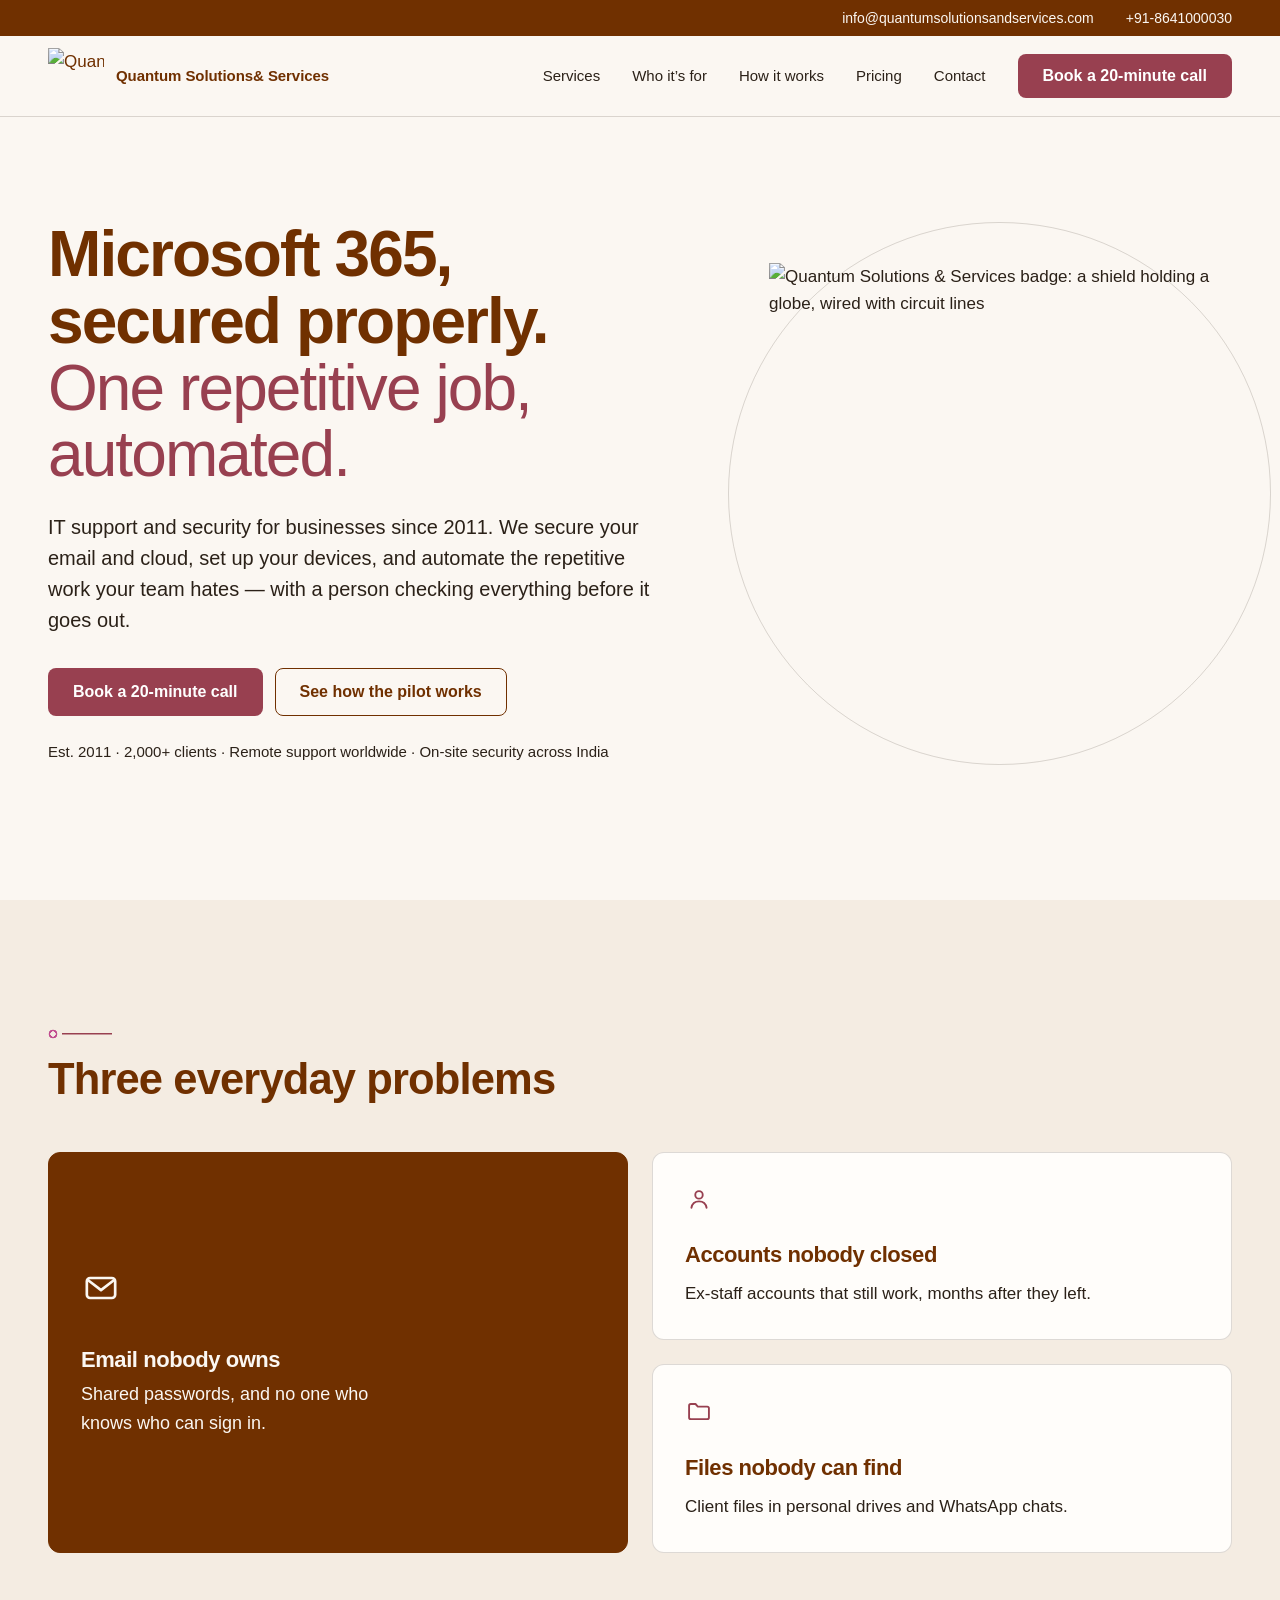
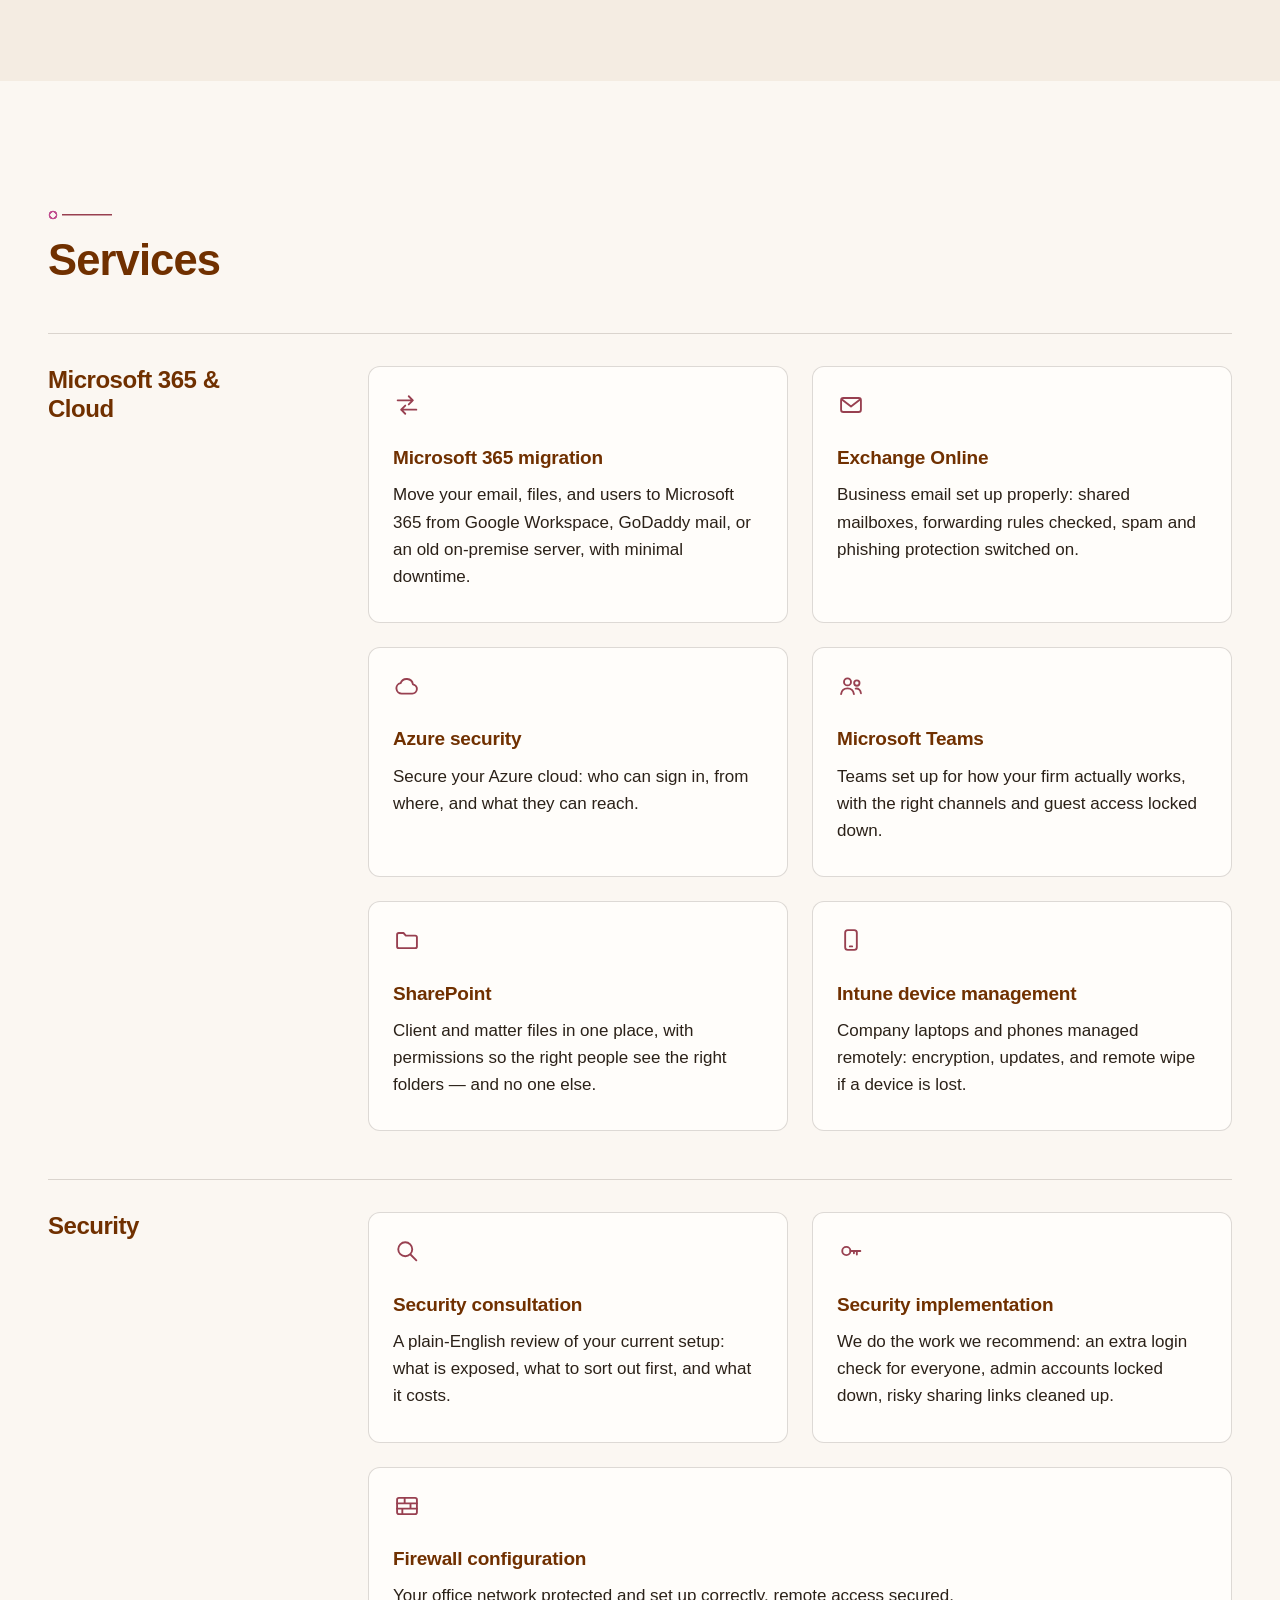
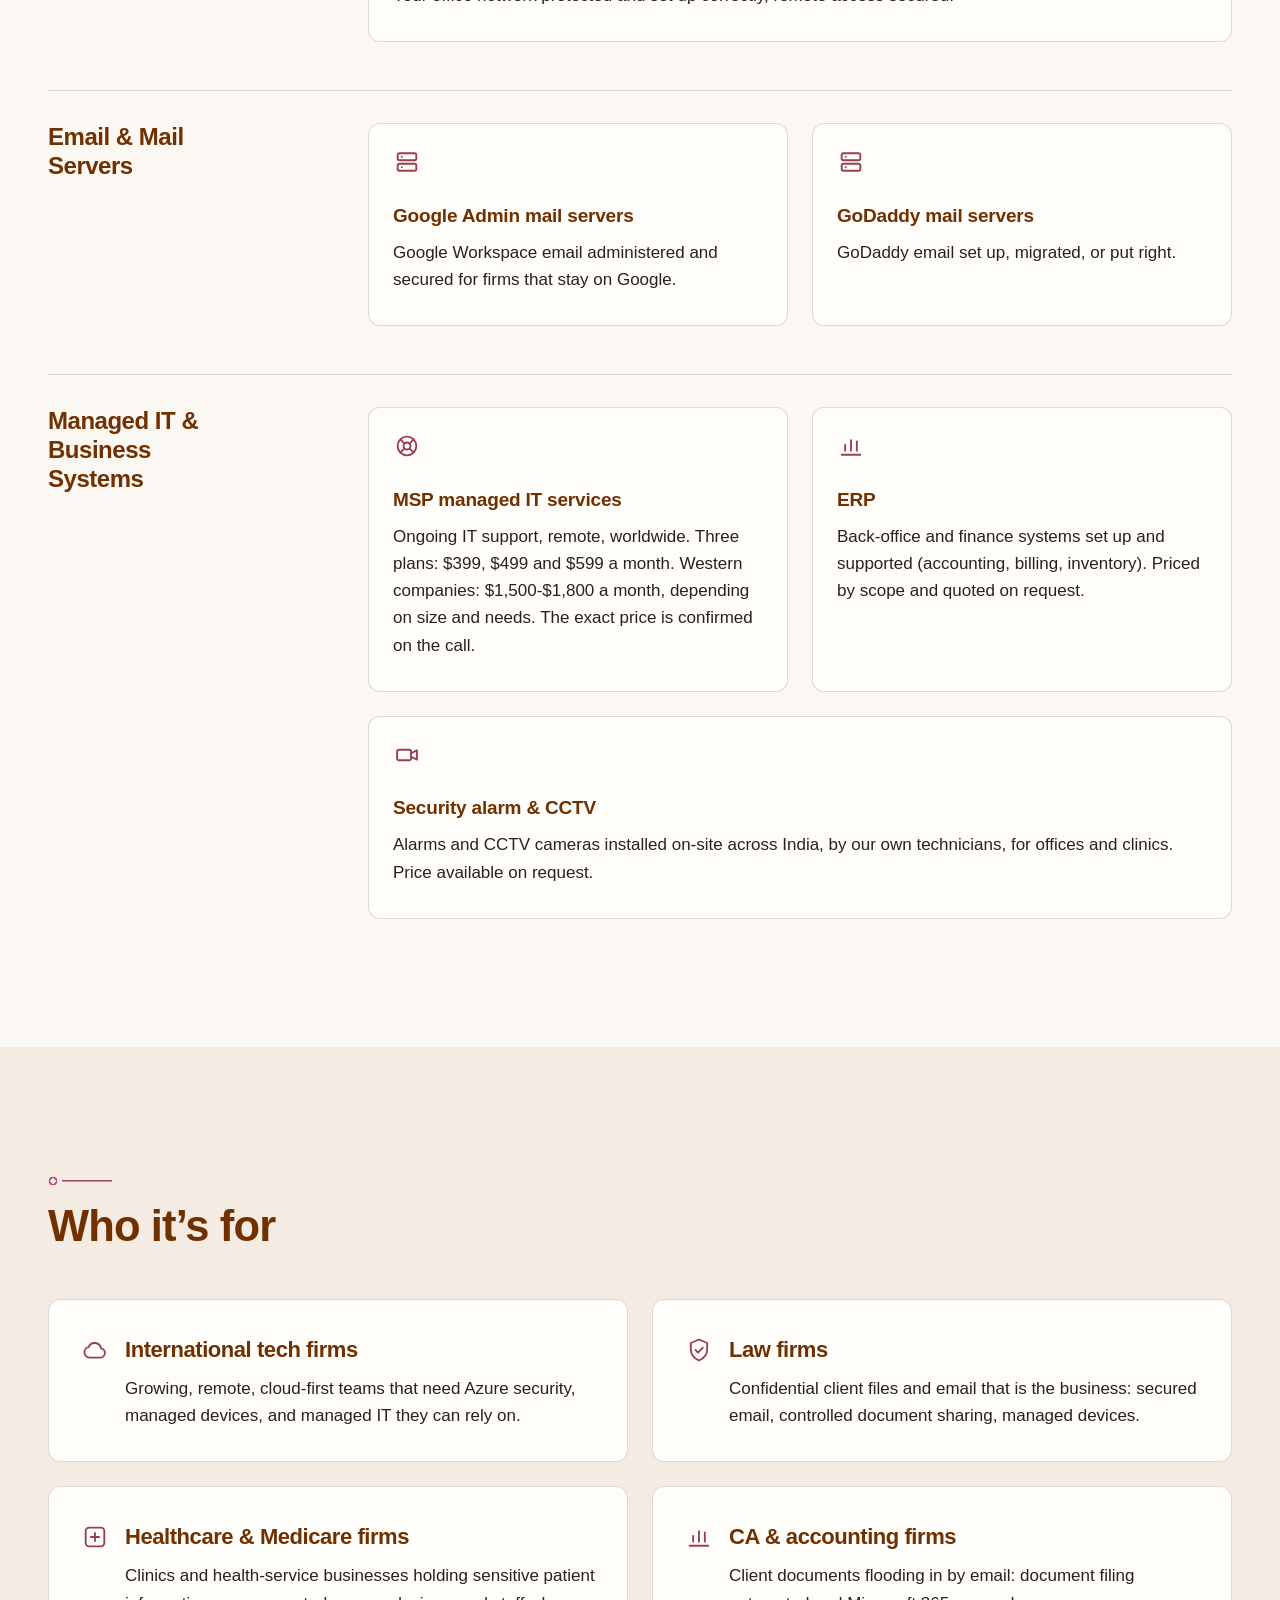
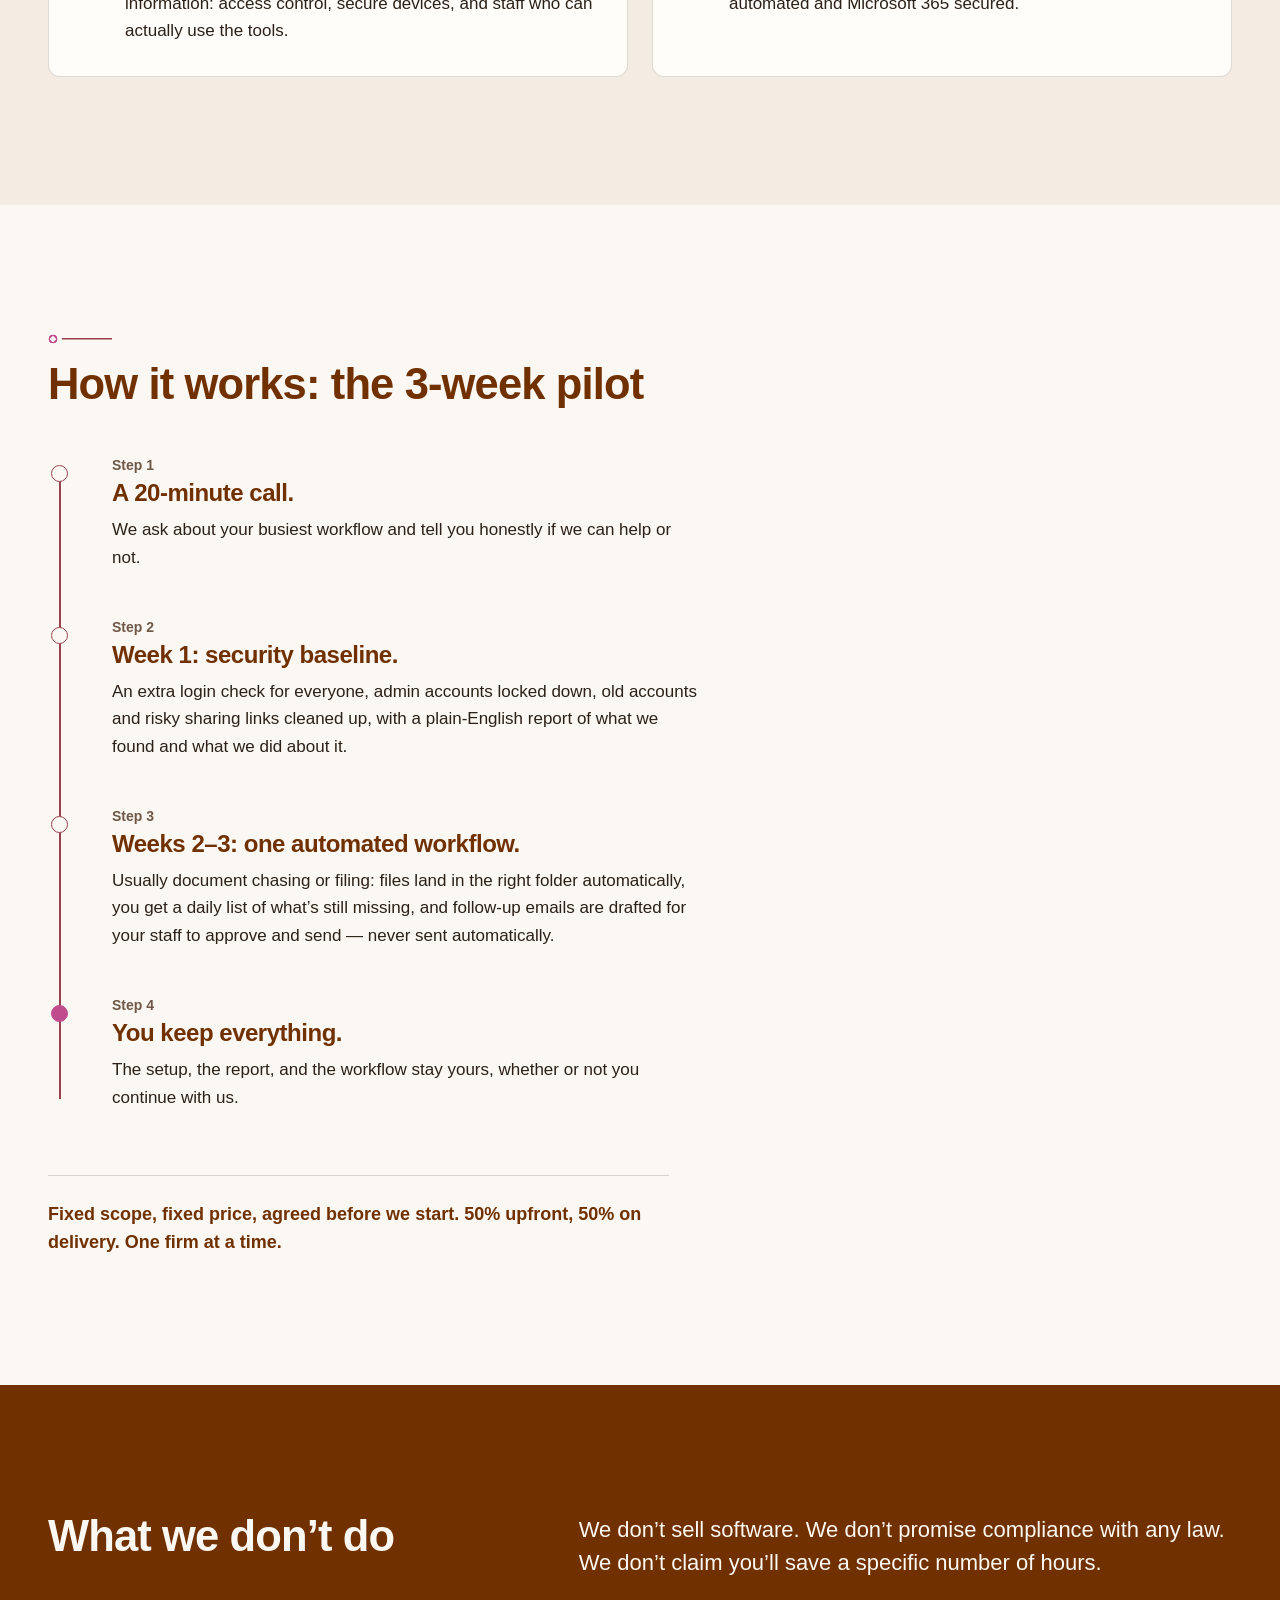
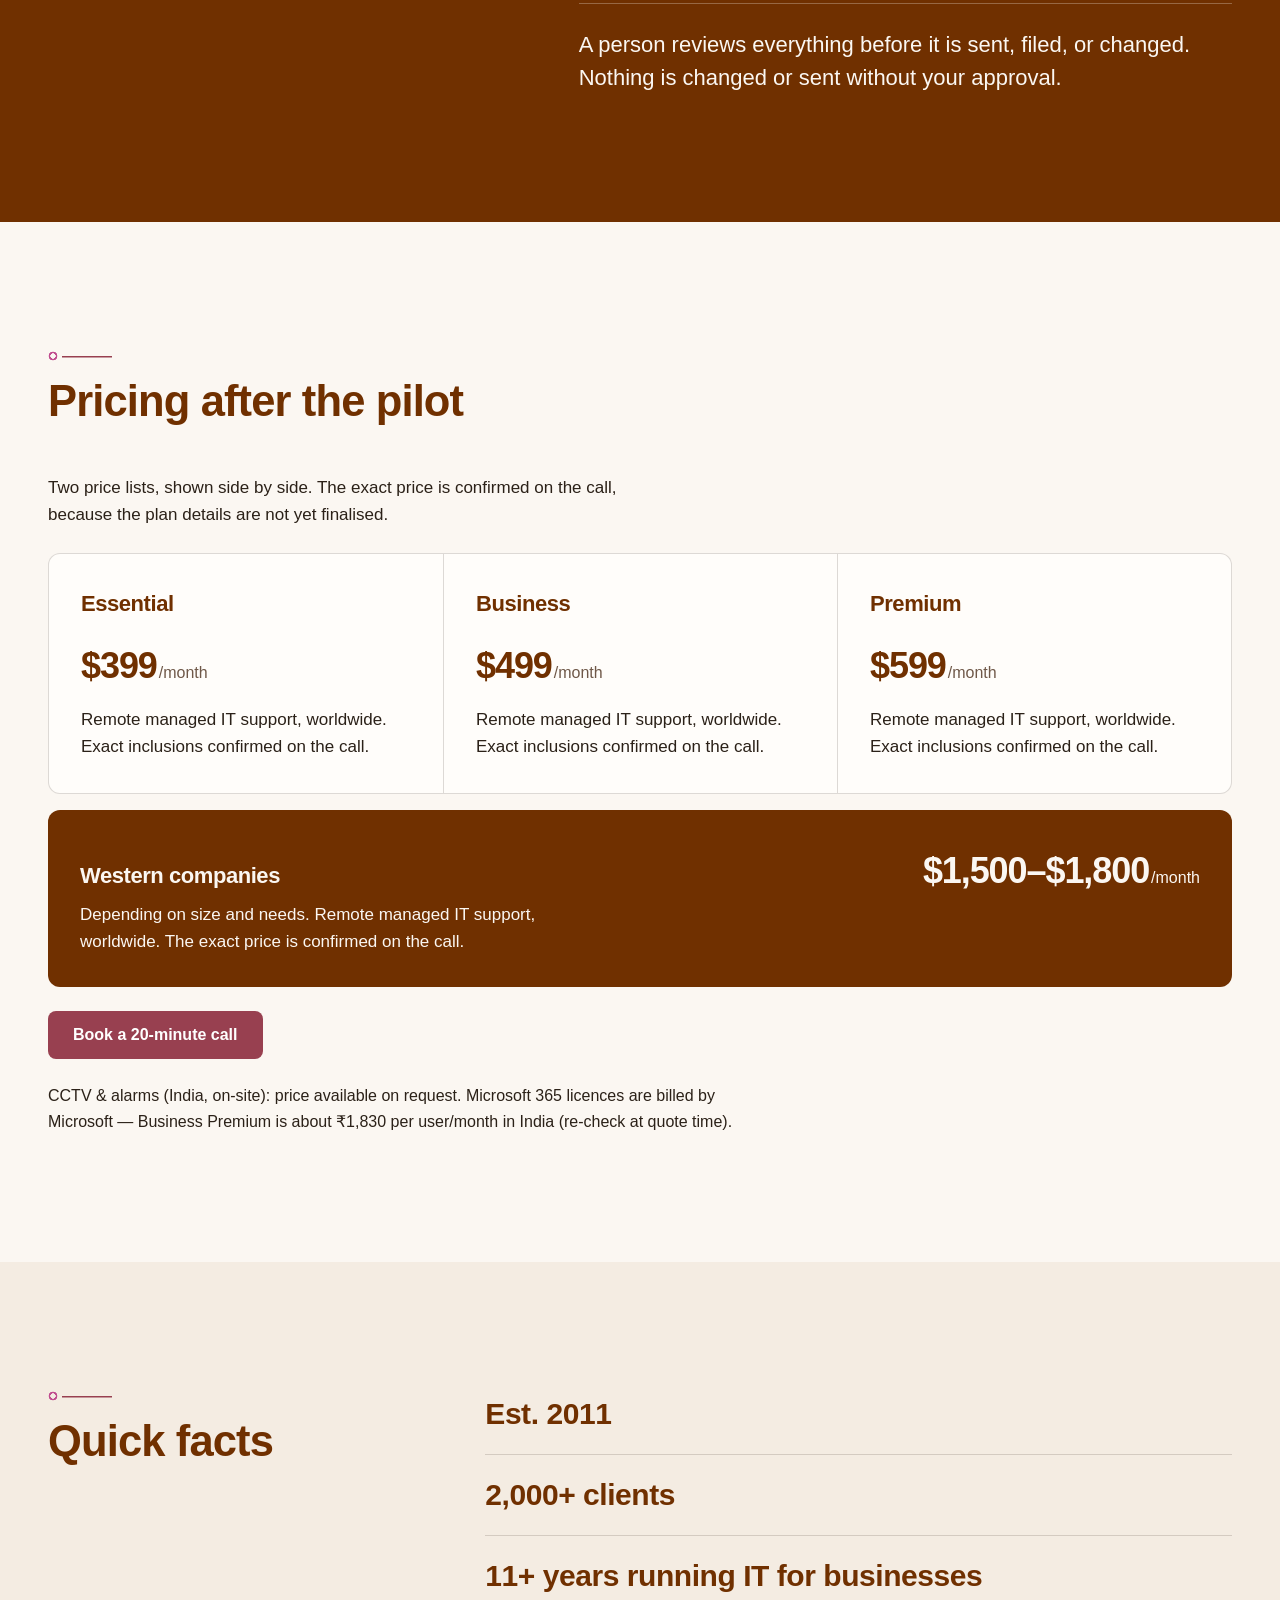
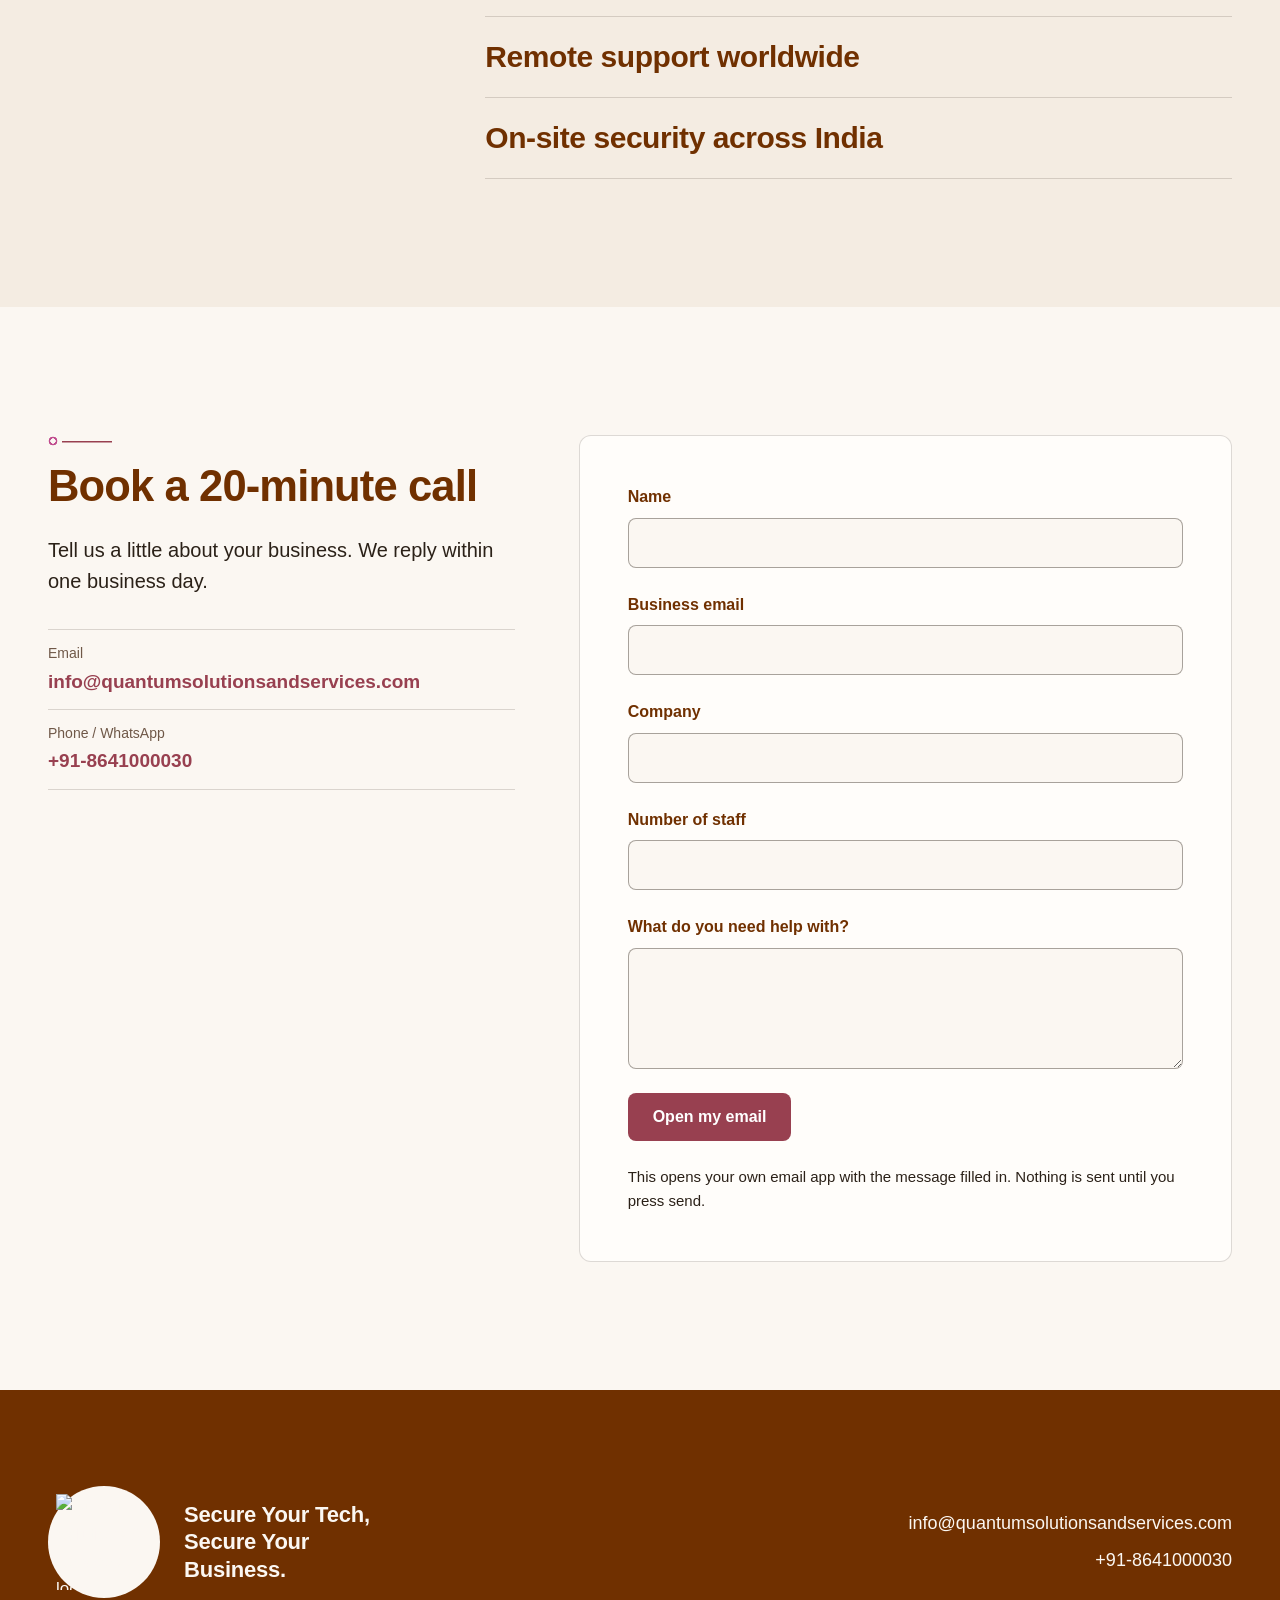
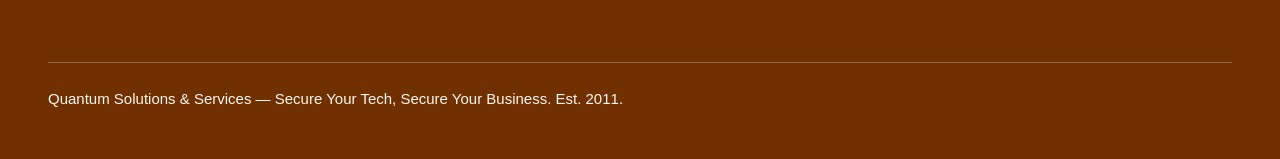
==== quantum-landing-page/index.html @ 80918608 "Add files via upload" ====
<!DOCTYPE html>
<html lang="en">
<head>
<meta charset="utf-8">
<meta name="viewport" content="width=device-width, initial-scale=1, viewport-fit=cover">
<title>Quantum Solutions &amp; Services | Managed IT and security since 2011</title>
<meta name="description" content="IT support and security for businesses since 2011. We secure your email and cloud, set up your devices, and automate repetitive work, with a person checking everything before it goes out.">
<meta name="theme-color" content="#FBF7F2">
<meta property="og:title" content="Quantum Solutions &amp; Services">
<meta property="og:description" content="Secure Your Tech, Secure Your Business. Managed IT and security since 2011.">
<meta property="og:type" content="website">
<link rel="icon" href="logo.png" type="image/png">
<link rel="stylesheet" href="styles.css">
</head>
<body>

<!-- Icon set: one 24px grid, 1.6 stroke, round caps. Drawn for this page, in the logo's circuit-line language. -->
<svg width="0" height="0" style="position:absolute" aria-hidden="true" focusable="false">
  <defs>
    <symbol id="i-shield" viewBox="0 0 24 24"><path d="M12 3l7 3v5.5c0 4.4-2.9 7.6-7 9.5-4.1-1.9-7-5.1-7-9.5V6z"/><path d="M9 12l2.2 2.2L15.2 10"/></symbol>
    <symbol id="i-mail" viewBox="0 0 24 24"><rect x="3.5" y="6" width="17" height="12" rx="2"/><path d="M4.5 7.5l7.5 5.8 7.5-5.8"/></symbol>
    <symbol id="i-cloud" viewBox="0 0 24 24"><path d="M7.5 18.5h9a4 4 0 0 0 .6-7.95A5.5 5.5 0 0 0 6.5 9.6a4.5 4.5 0 0 0 1 8.9z"/></symbol>
    <symbol id="i-laptop" viewBox="0 0 24 24"><rect x="5" y="5.5" width="14" height="10" rx="1.4"/><path d="M3 18.5h18"/></symbol>
    <symbol id="i-camera" viewBox="0 0 24 24"><rect x="3.5" y="7.5" width="12" height="9" rx="1.8"/><path d="M15.5 10.5l5-2.5v8l-5-2.5"/></symbol>
    <symbol id="i-migrate" viewBox="0 0 24 24"><path d="M4 8h13M13.5 4.5L17 8l-3.5 3.5M20 16H7M10.5 12.5L7 16l3.5 3.5"/></symbol>
    <symbol id="i-teams" viewBox="0 0 24 24"><circle cx="9" cy="8.5" r="3"/><path d="M3.5 19c.4-3 2.6-5 5.5-5s5.1 2 5.5 5"/><circle cx="17" cy="9.5" r="2.3"/><path d="M16 14.2c2.6-.3 4.2 1.3 4.5 4"/></symbol>
    <symbol id="i-folder" viewBox="0 0 24 24"><path d="M3.5 7.5A1.5 1.5 0 0 1 5 6h4l2 2.2h8a1.5 1.5 0 0 1 1.5 1.5v7.8a1.5 1.5 0 0 1-1.5 1.5H5a1.5 1.5 0 0 1-1.5-1.5z"/></symbol>
    <symbol id="i-phone" viewBox="0 0 24 24"><rect x="7" y="3.5" width="10" height="17" rx="2.2"/><path d="M11 17.5h2"/></symbol>
    <symbol id="i-search" viewBox="0 0 24 24"><circle cx="10.5" cy="10.5" r="6"/><path d="M15.2 15.2L20 20"/></symbol>
    <symbol id="i-key" viewBox="0 0 24 24"><circle cx="8" cy="12" r="3.5"/><path d="M11.5 12H20M17 12v3M14.5 12v2"/></symbol>
    <symbol id="i-firewall" viewBox="0 0 24 24"><rect x="3.5" y="5" width="17" height="14" rx="1.6"/><path d="M3.5 9.7h17M3.5 14.3h17M10 5v4.7M15 9.7v4.6M8 14.3V19"/></symbol>
    <symbol id="i-server" viewBox="0 0 24 24"><rect x="4" y="4.5" width="16" height="6" rx="1.5"/><rect x="4" y="13.5" width="16" height="6" rx="1.5"/><path d="M7.5 7.5h.01M7.5 16.5h.01"/></symbol>
    <symbol id="i-chart" viewBox="0 0 24 24"><path d="M4 19.5h16M7 16v-5M12 16V7M17 16v-8"/></symbol>
    <symbol id="i-user" viewBox="0 0 24 24"><circle cx="12" cy="8.5" r="3.2"/><path d="M5.5 19.5c.6-3.6 3.2-5.5 6.5-5.5s5.9 1.9 6.5 5.5"/></symbol>
    <symbol id="i-plus" viewBox="0 0 24 24"><rect x="4" y="4" width="16" height="16" rx="3"/><path d="M12 8.5v7M8.5 12h7"/></symbol>
    <symbol id="i-support" viewBox="0 0 24 24"><circle cx="12" cy="12" r="8"/><circle cx="12" cy="12" r="3"/><path d="M6.3 6.3l3.6 3.6M14.1 14.1l3.6 3.6M17.7 6.3l-3.6 3.6M9.9 14.1l-3.6 3.6"/></symbol>
  </defs>
</svg>

<a class="skip-link" href="#top">Skip to content</a>

<div class="topbar">
  <div class="wrap topbar__row">
    <a href="mailto:info@quantumsolutionsandservices.com">info@quantumsolutionsandservices.com</a>
    <a href="tel:+918641000030">+91-8641000030</a>
  </div>
</div>

<header class="nav" id="nav">
  <div class="wrap nav__row">
    <a class="brand" href="#top" aria-label="Quantum Solutions &amp; Services, back to the top">
      <img src="logo.png" width="56" height="56" alt="Quantum Solutions &amp; Services logo">
      <span class="brand__name">Quantum Solutions<br>&amp; Services</span>
    </a>

    <button class="nav__toggle" type="button" aria-expanded="false" aria-controls="menu">
      <span class="nav__toggle-label">Menu</span>
    </button>

    <nav class="nav__menu" id="menu" aria-label="Main">
      <a href="#services">Services</a>
      <a href="#who">Who it&rsquo;s for</a>
      <a href="#how">How it works</a>
      <a href="#pricing">Pricing</a>
      <a href="#contact">Contact</a>
      <a class="btn btn--primary nav__cta" href="mailto:info@quantumsolutionsandservices.com?subject=20-minute%20call">Book a 20-minute call</a>
    </nav>
  </div>
</header>

<main id="top">

  <!-- 2. HERO -->
  <section class="hero" aria-labelledby="hero-h">
    <div class="wrap hero__grid">
      <div class="hero__copy">
        <h1 id="hero-h" class="enter" style="--d:0ms">Microsoft 365, secured properly. <span class="quiet">One repetitive job, automated.</span></h1>
        <p class="lead enter" style="--d:180ms">IT support and security for businesses since 2011. We secure your email and cloud, set up your devices, and automate the repetitive work your team hates — with a person checking everything before it goes out.</p>
        <div class="btn-row enter" style="--d:340ms">
          <a class="btn btn--primary" href="mailto:info@quantumsolutionsandservices.com?subject=20-minute%20call">Book a 20-minute call</a>
          <a class="btn btn--secondary" href="#how">See how the pilot works</a>
        </div>
        <p class="trust enter" style="--d:520ms">Est. 2011 · 2,000+ clients · Remote support worldwide · On-site security across India</p>
      </div>
      <div class="hero__mark enter-mark" aria-hidden="false">
        <span class="hero__ring" aria-hidden="true"></span>
        <img src="logo.png" width="500" height="500" alt="Quantum Solutions &amp; Services badge: a shield holding a globe, wired with circuit lines">
      </div>
    </div>
  </section>

  <!-- 3. THE PROBLEM -->
  <section class="section section--alt" id="problem" aria-labelledby="problem-h">
    <div class="wrap">
      <h2 id="problem-h" class="h2 marked">Three everyday problems</h2>
      <div class="problems">
        <article class="problem problem--lead">
          <svg class="icon icon--lg" aria-hidden="true"><use href="#i-mail"/></svg>
          <h3>Email nobody owns</h3>
          <p>Shared passwords, and no one who knows who can sign in.</p>
        </article>
        <article class="problem">
          <svg class="icon" aria-hidden="true"><use href="#i-user"/></svg>
          <h3>Accounts nobody closed</h3>
          <p>Ex-staff accounts that still work, months after they left.</p>
        </article>
        <article class="problem">
          <svg class="icon" aria-hidden="true"><use href="#i-folder"/></svg>
          <h3>Files nobody can find</h3>
          <p>Client files in personal drives and WhatsApp chats.</p>
        </article>
      </div>
    </div>
  </section>

  <!-- 4. SERVICES -->
  <section class="section" id="services" aria-labelledby="services-h">
    <div class="wrap">
      <h2 id="services-h" class="h2 marked">Services</h2>

      <div class="group">
        <div class="group__head">
          <h3>Microsoft 365 &amp; Cloud</h3>
        </div>
        <div class="cards">
          <article class="card">
            <svg class="icon" aria-hidden="true"><use href="#i-migrate"/></svg>
            <h4>Microsoft 365 migration</h4>
            <p>Move your email, files, and users to Microsoft 365 from Google Workspace, GoDaddy mail, or an old on-premise server, with minimal downtime.</p>
          </article>
          <article class="card">
            <svg class="icon" aria-hidden="true"><use href="#i-mail"/></svg>
            <h4>Exchange Online</h4>
            <p>Business email set up properly: shared mailboxes, forwarding rules checked, spam and phishing protection switched on.</p>
          </article>
          <article class="card">
            <svg class="icon" aria-hidden="true"><use href="#i-cloud"/></svg>
            <h4>Azure security</h4>
            <p>Secure your Azure cloud: who can sign in, from where, and what they can reach.</p>
          </article>
          <article class="card">
            <svg class="icon" aria-hidden="true"><use href="#i-teams"/></svg>
            <h4>Microsoft Teams</h4>
            <p>Teams set up for how your firm actually works, with the right channels and guest access locked down.</p>
          </article>
          <article class="card">
            <svg class="icon" aria-hidden="true"><use href="#i-folder"/></svg>
            <h4>SharePoint</h4>
            <p>Client and matter files in one place, with permissions so the right people see the right folders — and no one else.</p>
          </article>
          <article class="card">
            <svg class="icon" aria-hidden="true"><use href="#i-phone"/></svg>
            <h4>Intune device management</h4>
            <p>Company laptops and phones managed remotely: encryption, updates, and remote wipe if a device is lost.</p>
          </article>
        </div>
      </div>

      <div class="group">
        <div class="group__head">
          <h3>Security</h3>
        </div>
        <div class="cards">
          <article class="card">
            <svg class="icon" aria-hidden="true"><use href="#i-search"/></svg>
            <h4>Security consultation</h4>
            <p>A plain-English review of your current setup: what is exposed, what to sort out first, and what it costs.</p>
          </article>
          <article class="card">
            <svg class="icon" aria-hidden="true"><use href="#i-key"/></svg>
            <h4>Security implementation</h4>
            <p>We do the work we recommend: an extra login check for everyone, admin accounts locked down, risky sharing links cleaned up.</p>
          </article>
          <article class="card">
            <svg class="icon" aria-hidden="true"><use href="#i-firewall"/></svg>
            <h4>Firewall configuration</h4>
            <p>Your office network protected and set up correctly, remote access secured.</p>
          </article>
        </div>
      </div>

      <div class="group">
        <div class="group__head">
          <h3>Email &amp; Mail Servers</h3>
        </div>
        <div class="cards">
          <article class="card">
            <svg class="icon" aria-hidden="true"><use href="#i-server"/></svg>
            <h4>Google Admin mail servers</h4>
            <p>Google Workspace email administered and secured for firms that stay on Google.</p>
          </article>
          <article class="card">
            <svg class="icon" aria-hidden="true"><use href="#i-server"/></svg>
            <h4>GoDaddy mail servers</h4>
            <p>GoDaddy email set up, migrated, or put right.</p>
          </article>
        </div>
      </div>

      <div class="group">
        <div class="group__head">
          <h3>Managed IT &amp; Business Systems</h3>
        </div>
        <div class="cards">
          <article class="card">
            <svg class="icon" aria-hidden="true"><use href="#i-support"/></svg>
            <h4>MSP managed IT services</h4>
            <p>Ongoing IT support, remote, worldwide. Three plans: $399, $499 and $599 a month. Western companies: $1,500-$1,800 a month, depending on size and needs. The exact price is confirmed on the call.</p>
          </article>
          <article class="card">
            <svg class="icon" aria-hidden="true"><use href="#i-chart"/></svg>
            <h4>ERP</h4>
            <p>Back-office and finance systems set up and supported (accounting, billing, inventory). Priced by scope and quoted on request.</p>
          </article>
          <article class="card">
            <svg class="icon" aria-hidden="true"><use href="#i-camera"/></svg>
            <h4>Security alarm &amp; CCTV</h4>
            <p>Alarms and CCTV cameras installed on-site across India, by our own technicians, for offices and clinics. Price available on request.</p>
          </article>
        </div>
      </div>
    </div>
  </section>

  <!-- 5. WHO IT'S FOR -->
  <section class="section section--alt" id="who" aria-labelledby="who-h">
    <div class="wrap">
      <h2 id="who-h" class="h2 marked">Who it&rsquo;s for</h2>
      <div class="who">
        <article class="card card--row">
          <svg class="icon" aria-hidden="true"><use href="#i-cloud"/></svg>
          <div>
            <h3>International tech firms</h3>
            <p>Growing, remote, cloud-first teams that need Azure security, managed devices, and managed IT they can rely on.</p>
          </div>
        </article>
        <article class="card card--row">
          <svg class="icon" aria-hidden="true"><use href="#i-shield"/></svg>
          <div>
            <h3>Law firms</h3>
            <p>Confidential client files and email that is the business: secured email, controlled document sharing, managed devices.</p>
          </div>
        </article>
        <article class="card card--row">
          <svg class="icon" aria-hidden="true"><use href="#i-plus"/></svg>
          <div>
            <h3>Healthcare &amp; Medicare firms</h3>
            <p>Clinics and health-service businesses holding sensitive patient information: access control, secure devices, and staff who can actually use the tools.</p>
          </div>
        </article>
        <article class="card card--row">
          <svg class="icon" aria-hidden="true"><use href="#i-chart"/></svg>
          <div>
            <h3>CA &amp; accounting firms</h3>
            <p>Client documents flooding in by email: document filing automated and Microsoft 365 secured.</p>
          </div>
        </article>
      </div>
    </div>
  </section>

  <!-- 6. HOW IT WORKS: THE 3-WEEK PILOT -->
  <section class="section" id="how" aria-labelledby="how-h">
    <div class="wrap">
      <h2 id="how-h" class="h2 marked">How it works: the 3-week pilot</h2>
      <ol class="steps">
        <li class="step">
          <h3><span class="step__n">Step 1</span> A 20-minute call.</h3>
          <p>We ask about your busiest workflow and tell you honestly if we can help or not.</p>
        </li>
        <li class="step">
          <h3><span class="step__n">Step 2</span> Week 1: security baseline.</h3>
          <p>An extra login check for everyone, admin accounts locked down, old accounts and risky sharing links cleaned up, with a plain-English report of what we found and what we did about it.</p>
        </li>
        <li class="step">
          <h3><span class="step__n">Step 3</span> Weeks 2–3: one automated workflow.</h3>
          <p>Usually document chasing or filing: files land in the right folder automatically, you get a daily list of what&rsquo;s still missing, and follow-up emails are drafted for your staff to approve and send — never sent automatically.</p>
        </li>
        <li class="step">
          <h3><span class="step__n">Step 4</span> You keep everything.</h3>
          <p>The setup, the report, and the workflow stay yours, whether or not you continue with us.</p>
        </li>
      </ol>
      <!-- TODO: confirm with owner — the pilot price is not confirmed. The prompt says to show it as "starting at"; no figure is shown until Scarlett gives one. -->
      <p class="pilot-price">Fixed scope, fixed price, agreed before we start. 50% upfront, 50% on delivery. One firm at a time.</p>
    </div>
  </section>

  <!-- 7. WHAT WE DON'T DO -->
  <section class="section section--brown" id="limits" aria-labelledby="limits-h">
    <div class="wrap limits">
      <h2 id="limits-h" class="h2">What we don&rsquo;t do</h2>
      <div class="limits__body">
        <p>We don&rsquo;t sell software. We don&rsquo;t promise compliance with any law. We don&rsquo;t claim you&rsquo;ll save a specific number of hours.</p>
        <p>A person reviews everything before it is sent, filed, or changed. Nothing is changed or sent without your approval.</p>
      </div>
    </div>
  </section>

  <!-- 8. PRICING -->
  <section class="section" id="pricing" aria-labelledby="pricing-h">
    <div class="wrap">
      <h2 id="pricing-h" class="h2 marked">Pricing after the pilot</h2>
      <p class="pricing__note">Two price lists, shown side by side. The exact price is confirmed on the call, because the plan details are not yet finalised.</p>
      <div class="plans" aria-label="Monthly plans">
        <article class="plan">
          <h3>Essential</h3>
          <p class="plan__price"><span>$399</span>/month</p>
          <p>Remote managed IT support, worldwide. Exact inclusions confirmed on the call.</p>
        </article>
        <article class="plan">
          <h3>Business</h3>
          <p class="plan__price"><span>$499</span>/month</p>
          <p>Remote managed IT support, worldwide. Exact inclusions confirmed on the call.</p>
        </article>
        <article class="plan">
          <h3>Premium</h3>
          <p class="plan__price"><span>$599</span>/month</p>
          <p>Remote managed IT support, worldwide. Exact inclusions confirmed on the call.</p>
        </article>
      </div>
      <div class="plan-west">
        <h3>Western companies</h3>
        <p class="plan__price"><span>$1,500&ndash;$1,800</span>/month</p>
        <p>Depending on size and needs. Remote managed IT support, worldwide. The exact price is confirmed on the call.</p>
      </div>
      <!-- TODO: confirm with owner — re-check the Microsoft 365 Business Premium licence price (about ₹1,830 per user/month in India) at quote time. -->
      <p class="pricing__cta"><a class="btn btn--primary" href="mailto:info@quantumsolutionsandservices.com?subject=20-minute%20call">Book a 20-minute call</a></p>
      <p class="fineprint">CCTV &amp; alarms (India, on-site): price available on request. Microsoft 365 licences are billed by Microsoft — Business Premium is about ₹1,830 per user/month in India (re-check at quote time).</p>
    </div>
  </section>

  <!-- 9. TRUST SIGNALS -->
  <section class="section section--alt" id="facts" aria-labelledby="facts-h">
    <div class="wrap facts">
      <h2 id="facts-h" class="h2 marked">Quick facts</h2>
      <ul class="facts__list">
        <li>Est. 2011</li>
        <li>2,000+ clients</li>
        <li>11+ years running IT for businesses</li>
        <li>Remote support worldwide</li>
        <li>On-site security across India</li>
      </ul>
    </div>
  </section>

  <!-- 10. CONTACT -->
  <section class="section" id="contact" aria-labelledby="contact-h">
    <div class="wrap contact">
      <div class="contact__info">
        <h2 id="contact-h" class="h2 marked">Book a 20-minute call</h2>
        <p class="lead">Tell us a little about your business. We reply within one business day.</p>
        <ul class="contact__list">
          <li><span>Email</span> <a href="mailto:info@quantumsolutionsandservices.com">info@quantumsolutionsandservices.com</a></li>
          <li><span>Phone / WhatsApp</span> <a href="tel:+918641000030">+91-8641000030</a></li>
        </ul>
      </div>

      <form class="form" id="contact-form" novalidate>
        <div class="field">
          <label for="f-name">Name</label>
          <input id="f-name" name="name" type="text" autocomplete="name" required>
          <p class="field__err" id="e-name" hidden>Please enter your name.</p>
        </div>
        <div class="field">
          <label for="f-email">Business email</label>
          <input id="f-email" name="email" type="email" autocomplete="email" required>
          <p class="field__err" id="e-email" hidden>Please enter a valid email address.</p>
        </div>
        <div class="field">
          <label for="f-company">Company</label>
          <input id="f-company" name="company" type="text" autocomplete="organization">
        </div>
        <div class="field">
          <label for="f-staff">Number of staff</label>
          <input id="f-staff" name="staff" type="text" inputmode="numeric" autocomplete="off">
        </div>
        <div class="field">
          <label for="f-need">What do you need help with?</label>
          <textarea id="f-need" name="need" rows="4" required></textarea>
          <p class="field__err" id="e-need" hidden>Please tell us what you need help with.</p>
        </div>
        <button class="btn btn--primary" type="submit">Open my email</button>
        <p class="form__note" id="form-note" role="status" aria-live="polite">This opens your own email app with the message filled in. Nothing is sent until you press send.</p>
      </form>
    </div>
  </section>

</main>

<!-- 11. FOOTER -->
<footer class="footer">
  <div class="wrap footer__grid">
    <div class="footer__brand">
      <span class="footer__disc"><img src="logo.png" width="96" height="96" alt="Quantum Solutions &amp; Services logo"></span>
      <p class="footer__tag">Secure Your Tech, Secure Your Business.</p>
    </div>
    <ul class="footer__contact">
      <li><a href="mailto:info@quantumsolutionsandservices.com">info@quantumsolutionsandservices.com</a></li>
      <li><a href="tel:+918641000030">+91-8641000030</a></li>
    </ul>
  </div>
  <div class="wrap footer__legal">
    <p>Quantum Solutions &amp; Services — Secure Your Tech, Secure Your Business. Est. 2011.</p>
  </div>
</footer>

<script src="script.js"></script>
</body>
</html>
---- quantum-landing-page/styles.css ----
/* Quantum Solutions & Services: one-page site.
   Colours are sampled from the logo (brown, maroon). The rose accent is the logo's pink,
   shifted from #C050C0 to a rose so it never reads as violet; it is used for small marks only. */

:root {
  --bg: #FBF7F2;
  --bg-alt: #F4ECE2;
  --surface: #FFFDFA;
  --ink: #2B2118;
  --muted: #6F5848;
  --brown: #703000;
  --maroon: #984050;
  --maroon-dark: #7E3342;
  --rose: #C04C8E;
  --line: rgba(43, 33, 24, .16);

  --font: -apple-system, BlinkMacSystemFont, "Segoe UI", Roboto, Helvetica, Arial, sans-serif;

  /* spacing scale */
  --s1: 4px; --s2: 8px; --s3: 12px; --s4: 16px; --s5: 24px; --s6: 32px; --s7: 48px; --s8: 64px; --s9: 96px; --s10: 128px;

  --r-card: 12px;
  --r-btn: 8px;
  --wrap: 1200px;
  --gut: 48px;

  --calm: cubic-bezier(.62, .01, .18, 1);
  --settle: cubic-bezier(.16, 1, .3, 1);
  --nav-h: 80px;
}

*, *::before, *::after { box-sizing: border-box; }
html { margin: 0; scroll-padding-top: calc(var(--nav-h) + 8px); -webkit-text-size-adjust: 100%; }
body {
  margin: 0;
  background: var(--bg);
  color: var(--ink);
  font: 400 17px/1.6 var(--font);
  -webkit-font-smoothing: antialiased;
}
img { max-width: 100%; height: auto; display: block; }
a { color: var(--maroon); text-underline-offset: 3px; text-decoration-thickness: 1px; }
a:hover { color: var(--maroon-dark); }
h1, h2, h3, h4 { color: var(--brown); margin: 0; font-weight: 700; letter-spacing: -.02em; }
p { margin: 0; }
ul, ol { margin: 0; padding: 0; list-style: none; }

.wrap { width: 100%; max-width: calc(var(--wrap) + var(--gut) * 2); margin: 0 auto; padding: 0 var(--gut); }

:focus-visible { outline: 2px solid var(--maroon); outline-offset: 3px; border-radius: 4px; }

.skip-link {
  position: absolute; left: var(--s4); top: -64px; z-index: 30;
  background: var(--brown); color: var(--bg); padding: var(--s3) var(--s4); border-radius: var(--r-btn);
  text-decoration: none;
}
.skip-link:focus { top: var(--s3); }

/* ---------- buttons: one pair ---------- */
.btn {
  display: inline-flex; align-items: center; justify-content: center;
  min-height: 48px; padding: 0 var(--s5);
  font: 600 16px/1 var(--font); letter-spacing: 0;
  border-radius: var(--r-btn); border: 1.5px solid transparent;
  text-decoration: none; cursor: pointer; white-space: nowrap;
  transition: background-color 160ms ease, border-color 160ms ease, color 160ms ease, transform 140ms ease-out;
}
.btn:active { transform: scale(.97); }
.btn--primary { background: var(--maroon); color: #fff; }
.btn--primary:hover { background: var(--maroon-dark); color: #fff; }
.btn--secondary { background: transparent; color: var(--brown); border-color: var(--brown); }
.btn--secondary:hover { background: var(--brown); color: var(--bg); }
.btn-row { display: flex; flex-wrap: wrap; gap: var(--s3); }

/* ---------- top bar (scrolls away) and sticky header ---------- */
.topbar { background: var(--brown); color: var(--bg); font-size: 14px; }
.topbar__row { display: flex; justify-content: flex-end; gap: var(--s6); min-height: 36px; align-items: center; }
.topbar a { color: var(--bg); text-decoration: none; white-space: nowrap; }
.topbar a:focus-visible { outline: 2px solid var(--bg); outline-offset: 3px; }
.topbar a:hover { text-decoration: underline; color: #fff; }

.nav {
  position: sticky; top: 0; z-index: 20;
  background: var(--bg); border-bottom: 1px solid var(--line);
}
.nav__row { display: flex; align-items: center; justify-content: space-between; gap: var(--s5); min-height: var(--nav-h); }
.brand { flex: none; white-space: nowrap; display: inline-flex; align-items: center; gap: var(--s3); text-decoration: none; color: var(--brown); }
.brand img { width: 56px; height: 56px; }
.brand__name { font-weight: 700; font-size: 15px; line-height: 1.2; letter-spacing: -.005em; }
.nav__menu { display: flex; align-items: center; gap: var(--s6); white-space: nowrap; }
.nav__menu a { white-space: nowrap; }
.nav__menu a:not(.btn) {
  color: var(--ink); text-decoration: none; font-size: 15px; font-weight: 500; position: relative; padding: var(--s2) 0;
}
.nav__menu a:not(.btn)::after {
  content: ""; position: absolute; left: 0; right: 0; bottom: 2px; height: 1.5px; background: var(--rose);
  transform: scaleX(0); transform-origin: left; transition: transform 200ms var(--settle);
}
.nav__menu a:not(.btn):hover::after { transform: scaleX(1); }
.nav__cta { min-height: 44px; }
.nav__toggle { display: none; }

/* ---------- section scaffolding ---------- */
.section { padding: var(--s10) 0; }
.section--alt { background: var(--bg-alt); }
.section--brown { background: var(--brown); color: var(--bg); }
.h2 { font-size: clamp(30px, 3.4vw, 44px); line-height: 1.1; margin-bottom: var(--s7); max-width: 26ch; }

/* The small circuit-trace mark from the logo: a node on a line. One per section heading. */
.marked::before {
  content: ""; display: block; width: 64px; height: 12px; margin-bottom: var(--s4);
  background:
    radial-gradient(circle at 5px 6px, var(--bg-fill, var(--bg)) 0 2.5px, var(--rose) 2.8px 4.2px, transparent 4.6px),
    linear-gradient(var(--maroon), var(--maroon)) 14px 5.25px / 50px 1.5px no-repeat;
}
.section--alt { --bg-fill: var(--bg-alt); }

/* ---------- hero ---------- */
.hero { padding: var(--s9) 0 var(--s10); overflow: hidden; min-height: calc(100svh - 117px); display: flex; align-items: center; }
.hero > .wrap { width: 100%; }
.hero__grid { display: grid; grid-template-columns: minmax(0, 7fr) minmax(0, 5fr); align-items: center; gap: var(--s8); }
.hero h1 { font-size: clamp(38px, 5vw, 66px); line-height: 1.04; letter-spacing: -.03em; max-width: 15ch; }
.hero h1 .quiet { color: var(--maroon); font-weight: 500; }
.lead { font-size: 20px; line-height: 1.55; color: var(--ink); max-width: 56ch; margin-top: var(--s5); }
.hero .btn-row { margin-top: var(--s6); }
.trust { margin-top: var(--s5); color: var(--ink); font-size: 15px; }

.hero__mark { position: relative; justify-self: center; width: min(100%, 460px); aspect-ratio: 1; }
.hero__mark img { position: relative; width: 100%; height: 100%; object-fit: contain; }
.hero__ring {
  position: absolute; inset: -9%; border: 1px solid var(--line); border-radius: 50%;
}

/* hero entrance: plays once on load (Calm ease, staggered), nothing moves on scroll */
@media (prefers-reduced-motion: no-preference) {
  .enter { animation: rise 700ms var(--calm) both; animation-delay: var(--d, 0ms); }
  .enter-mark { animation: settle 900ms var(--settle) 120ms both; }
  .hero__ring { animation: ring 1400ms var(--calm) 300ms both; }
}
@keyframes rise { from { opacity: 0; transform: translateY(14px); } to { opacity: 1; transform: none; } }
@keyframes settle { from { opacity: 0; transform: scale(.96); } to { opacity: 1; transform: none; } }
@keyframes ring { from { opacity: 0; transform: scale(.94); } to { opacity: 1; transform: none; } }

/* ---------- problems: one wide, two narrow ---------- */
.problems { display: grid; grid-template-columns: repeat(12, 1fr); gap: var(--s5); }
.problem {
  background: var(--surface); border: 1px solid var(--line); border-radius: var(--r-card);
  padding: var(--s6); grid-column: span 3;
}
.problem--lead { grid-column: span 6; grid-row: span 2; display: flex; flex-direction: column; justify-content: center; min-height: 320px; background: var(--brown); border-color: var(--brown); }
.problem--lead h3, .problem--lead p, .problem--lead .icon { color: var(--bg); }
.problem--lead h3 { font-size: clamp(28px, 3vw, 40px); line-height: 1.1; }
.problem--lead p { margin-top: var(--s3); font-size: 18px; max-width: 34ch; }
.problem:not(.problem--lead) { grid-column: span 6; }
.problem h3 { font-size: 22px; margin-top: var(--s4); }
.problem p { margin-top: var(--s2); }
.problem--lead .icon { margin-bottom: var(--s5); width: 40px; height: 40px; stroke: var(--bg); }

/* ---------- icons ---------- */
.icon { width: 28px; height: 28px; fill: none; stroke: var(--maroon); stroke-width: 1.6; stroke-linecap: round; stroke-linejoin: round; flex: none; }
.icon--lg { width: 44px; height: 44px; }

/* ---------- services ---------- */
.group { display: grid; grid-template-columns: 3fr 9fr; gap: var(--s6); padding-top: var(--s6); border-top: 1px solid var(--line); margin-top: var(--s7); }
.group:first-of-type { margin-top: 0; }
.group__head h3 { font-size: 24px; line-height: 1.2; max-width: 14ch; }
.cards { display: grid; grid-template-columns: repeat(2, minmax(0, 1fr)); gap: var(--s5); }
.card {
  background: var(--surface); border: 1px solid var(--line); border-radius: var(--r-card); padding: var(--s5) var(--s5) var(--s6);
}
.card .icon { margin-bottom: var(--s4); }
.cards .card:last-child:nth-child(odd) { grid-column: 1 / -1; }
.card h4 { font-size: 19px; letter-spacing: -.01em; }
.card p { margin-top: var(--s2); color: var(--ink); }

/* ---------- who it's for ---------- */
.who { display: grid; grid-template-columns: repeat(2, minmax(0, 1fr)); gap: var(--s5); }
.card--row { display: flex; gap: var(--s4); align-items: flex-start; padding: var(--s6); }
.card--row .icon { margin: 4px 0 0; }
.card--row h3 { font-size: 22px; }
.card--row p { margin-top: var(--s2); }

/* ---------- pilot steps: a circuit line through four nodes ---------- */
.steps { position: relative; max-width: 820px; counter-reset: s; padding-left: var(--s8); }
.steps::before { content: ""; position: absolute; left: 11px; top: 12px; bottom: 12px; width: 1.5px; background: var(--maroon); }
.step { position: relative; padding-bottom: var(--s7); }
.step:last-child { padding-bottom: 0; }
.step::before {
  content: ""; position: absolute; left: calc(var(--s8) * -1 + 3px); top: 8px; width: 17px; height: 17px;
  border: 1.5px solid var(--maroon); background: var(--bg); border-radius: 50%;
}
.step:last-child::before { background: var(--rose); border-color: var(--rose); }
.step h3 { font-size: 24px; line-height: 1.25; }
.step__n { display: block; font-size: 14px; font-weight: 600; color: var(--muted); letter-spacing: 0; margin-bottom: var(--s1); }
.step p { margin-top: var(--s2); max-width: 62ch; }
.pilot-price { margin-top: var(--s8); padding-top: var(--s5); border-top: 1px solid var(--line); font-size: 18px; font-weight: 600; color: var(--brown); max-width: 62ch; }

/* ---------- what we don't do ---------- */
.limits { display: grid; grid-template-columns: 5fr 7fr; gap: var(--s8); align-items: start; }
.section--brown .h2 { color: var(--bg); margin-bottom: 0; }
.limits__body p { font-size: 22px; line-height: 1.5; }
.limits__body p + p { margin-top: var(--s5); padding-top: var(--s5); border-top: 1px solid rgba(251, 247, 242, .28); }

/* ---------- pricing: one panel, three cells ---------- */
.plans { display: grid; grid-template-columns: repeat(3, minmax(0, 1fr)); background: var(--surface); border: 1px solid var(--line); border-radius: var(--r-card); overflow: hidden; }
.plan { padding: var(--s6); }
.plan + .plan { border-left: 1px solid var(--line); }
.plan h3 { font-size: 22px; }
.plan__price { margin: var(--s4) 0 var(--s3); color: var(--muted); font-size: 16px; }
.plan__price span { color: var(--brown); font-size: 36px; font-weight: 700; letter-spacing: -.03em; margin-right: 2px; }
.pricing__note { margin: 0 0 var(--s5); color: var(--ink); font-size: 17px; max-width: 62ch; }
.plan-west { margin-top: var(--s4); padding: var(--s6); background: var(--brown); color: var(--bg); border-radius: var(--r-card); display: grid; grid-template-columns: 1fr auto; gap: var(--s2) var(--s7); align-items: baseline; }
.plan-west h3 { color: var(--bg); font-size: 22px; grid-column: 1; }
.plan-west .plan__price { grid-column: 2; grid-row: 1 / span 2; margin: 0; color: var(--bg); text-align: right; }
.plan-west .plan__price span { color: var(--bg); }
.plan-west p:last-child { grid-column: 1; margin: 0; max-width: 56ch; }
@media (max-width: 760px) { .plan-west { grid-template-columns: 1fr; } .plan-west .plan__price { grid-column: 1; grid-row: auto; text-align: left; } .plan-west .plan__price span { font-size: 30px; white-space: nowrap; } }
.fineprint { margin-top: var(--s5); color: var(--ink); font-size: 16px; max-width: 78ch; }

/* ---------- quick facts ---------- */
.facts { display: grid; grid-template-columns: 4fr 8fr; gap: var(--s8); align-items: start; }
.facts .h2 { margin-bottom: 0; }
.facts__list li { font-size: clamp(22px, 2.4vw, 30px); font-weight: 600; color: var(--brown); letter-spacing: -.015em; padding: var(--s4) 0; border-bottom: 1px solid var(--line); }
.facts__list li:first-child { padding-top: 0; }

/* ---------- contact ---------- */
.contact { display: grid; grid-template-columns: 5fr 7fr; gap: var(--s8); align-items: start; }
.contact .h2 { margin-bottom: var(--s5); }
.contact__list { margin-top: var(--s6); }
.contact__list li { padding: var(--s3) 0; border-top: 1px solid var(--line); display: grid; gap: 2px; }
.contact__list li:last-child { border-bottom: 1px solid var(--line); }
.contact__list span { font-size: 14px; color: var(--muted); }
.contact > * { min-width: 0; }
.contact__list a { overflow-wrap: anywhere; font-size: 19px; font-weight: 600; text-decoration: none; }
.contact__list a:hover { text-decoration: underline; }

.form { display: grid; gap: var(--s5); background: var(--surface); border: 1px solid var(--line); border-radius: var(--r-card); padding: var(--s7); }
.field { display: grid; gap: var(--s2); }
.field label { font-weight: 600; font-size: 16px; color: var(--brown); }
.field input, .field textarea {
  font: 400 17px/1.4 var(--font); color: var(--ink); background: var(--bg);
  border: 1px solid rgba(43, 33, 24, .4); border-radius: var(--r-btn); padding: var(--s3) var(--s4); width: 100%; min-height: 48px;
  transition: border-color 160ms ease, box-shadow 160ms ease;
}
.field textarea { resize: vertical; }
.field input:hover, .field textarea:hover { border-color: var(--maroon); }
.field input:focus, .field textarea:focus { outline: none; border-color: var(--maroon); box-shadow: 0 0 0 3px rgba(152, 64, 80, .22); }
.field input[aria-invalid="true"], .field textarea[aria-invalid="true"] { border-color: #A12A2A; }
.field__err { color: #A12A2A; font-size: 15px; }
.form .btn { justify-self: start; }
.form__note { font-size: 15px; color: var(--muted); }

/* ---------- footer ---------- */
.footer { background: var(--brown); color: var(--bg); padding: var(--s9) 0 var(--s7); }
.footer__grid { display: flex; justify-content: space-between; align-items: center; gap: var(--s7); flex-wrap: wrap; }
.footer__brand { display: flex; align-items: center; gap: var(--s5); }
.footer__disc { display: grid; place-items: center; width: 112px; height: 112px; border-radius: 50%; background: var(--bg); flex: none; }
.footer__disc img { width: 96px; height: 96px; }
.footer__tag { font-size: 22px; font-weight: 600; letter-spacing: -.01em; max-width: 18ch; line-height: 1.25; }
.footer__contact { display: grid; gap: var(--s2); text-align: right; }
.footer__contact a { color: var(--bg); text-decoration: none; font-size: 18px; }
.footer__contact a:hover { text-decoration: underline; color: #fff; }
.footer__legal { margin-top: var(--s8); font-size: 15px; }
.footer__legal p { padding-top: var(--s5); border-top: 1px solid rgba(251, 247, 242, .28); }

/* ---------- narrow desktop / tablet: keep the nav on one line ---------- */
@media (min-width: 761px) and (max-width: 1180px) {
  .nav__row { gap: var(--s4); }
  .nav__menu { gap: var(--s4); }
  .nav__menu a:not(.btn) { font-size: 14px; }
  .nav__cta { padding-left: var(--s4); padding-right: var(--s4); font-size: 14px; }
  .brand__name { font-size: 13.5px; }
  .brand img { width: 48px; height: 48px; }
}
@media (min-width: 761px) and (max-width: 940px) {
  .brand__name { display: none; }
}

/* ---------- tablet ---------- */
@media (max-width: 1023px) {
  :root { --gut: 32px; }
  .section { padding: var(--s9) 0; }
  .hero__grid { grid-template-columns: 1fr; gap: var(--s7); }
  .hero__mark { width: min(70%, 380px); justify-self: start; order: -1; margin-left: 7%; }
  .hero__ring { inset: -7%; }
  .group { grid-template-columns: 1fr; gap: var(--s5); }
  .group__head h3 { max-width: none; }
  .limits, .facts, .contact { grid-template-columns: 1fr; gap: var(--s6); }
}

/* ---------- very narrow phones ---------- */
@media (max-width: 380px) {
  .topbar__row { flex-wrap: wrap; justify-content: center; row-gap: 0; }
  .footer__contact a, .topbar a { overflow-wrap: anywhere; white-space: normal; }
  .footer__contact a { font-size: 16px; }
}

/* ---------- phone ---------- */
@media (max-width: 760px) {
  :root { --gut: 20px; --nav-h: 68px; }
  body { font-size: 17px; }
  .topbar__row { justify-content: space-between; gap: var(--s3); font-size: 12.5px; }
  .brand img { width: 44px; height: 44px; }
  .brand__name { font-size: 14px; }

  .nav__toggle {
    display: inline-flex; align-items: center; min-height: 44px; padding: 0 var(--s4);
    background: transparent; color: var(--brown); border: 1.5px solid var(--brown); border-radius: var(--r-btn);
    font: 600 15px/1 var(--font); cursor: pointer;
  }
  .nav__menu {
    display: none; position: fixed; inset: calc(var(--nav-h) + 1px) 0 0 0; z-index: 19;
    background: var(--bg); flex-direction: column; align-items: stretch; gap: 0; padding: var(--s5) var(--gut) var(--s7); overflow-y: auto;
  }
  .nav__menu.is-open { display: flex; }
  .nav__menu a:not(.btn) { font-size: 22px; font-weight: 600; padding: var(--s4) 0; border-bottom: 1px solid var(--line); min-height: 56px; display: flex; align-items: center; }
  .nav__menu a:not(.btn)::after { display: none; }
  .nav__cta { margin-top: var(--s5); width: 100%; min-height: 52px; }

  .hero { padding: var(--s7) 0 var(--s9); }
  .hero__mark { width: min(58%, 230px); margin-left: 8%; }
  .lead { font-size: 18px; }
  .btn-row .btn { width: 100%; white-space: normal; text-align: center; }
  .trust { font-size: 14px; }

  .section { padding: var(--s8) 0; }
  .h2 { margin-bottom: var(--s6); }
  .problems { grid-template-columns: 1fr; gap: var(--s4); }
  .problem, .problem--lead, .problem:not(.problem--lead) { grid-column: auto; grid-row: auto; }
  .problem--lead { min-height: 0; gap: var(--s6); }
  .problem { padding: var(--s5); }
  .cards, .who { grid-template-columns: 1fr; gap: var(--s4); }
  .card--row { padding: var(--s5); }
  .steps { padding-left: var(--s7); }
  .steps::before { left: 9px; }
  .step::before { left: calc(var(--s7) * -1 + 1px); }
  .step h3 { font-size: 21px; }
  .limits__body p { font-size: 19px; }
  .plans { grid-template-columns: 1fr; }
  .plan + .plan { border-left: 0; border-top: 1px solid var(--line); }
  .form { padding: var(--s5); }
  .form .btn { justify-self: stretch; width: 100%; }
  .footer { padding: var(--s8) 0 var(--s6); }
  .footer__grid { flex-direction: column; align-items: flex-start; gap: var(--s6); }
  .footer__contact { text-align: left; }
  .footer__brand { flex-direction: column; align-items: flex-start; gap: var(--s4); }
  .footer__tag { max-width: none; }
}

@media (prefers-reduced-motion: reduce) {
  *, *::before, *::after { animation: none !important; transition-duration: 1ms !important; }
}

#form-note, .form__note { color: var(--ink); }
.pricing__cta { margin-top: var(--s5); }

.brand__name br { display: none; }
@media (max-width: 760px) { .hero { min-height: calc(100svh - 105px); } }
@media (max-width: 380px) { .brand__name br { display: inline; } .brand__name { white-space: normal; } .brand { white-space: normal; } }
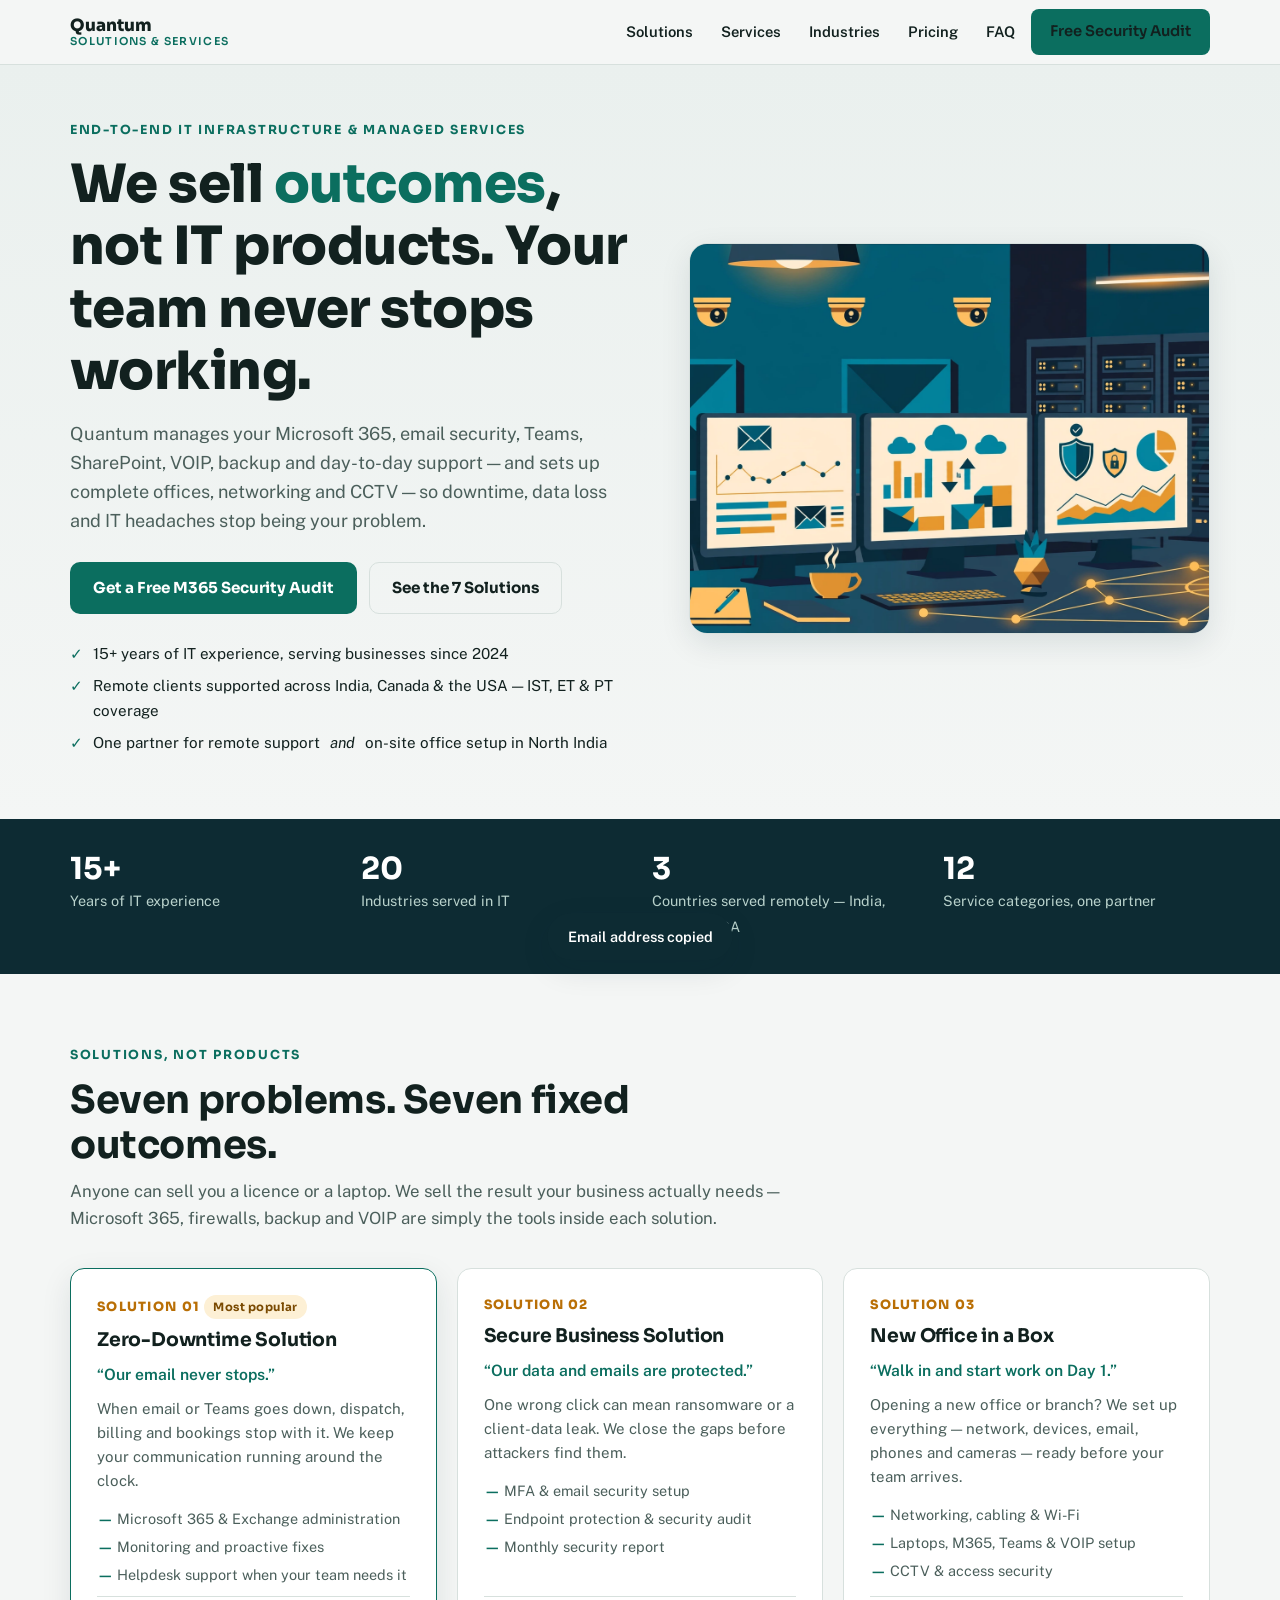
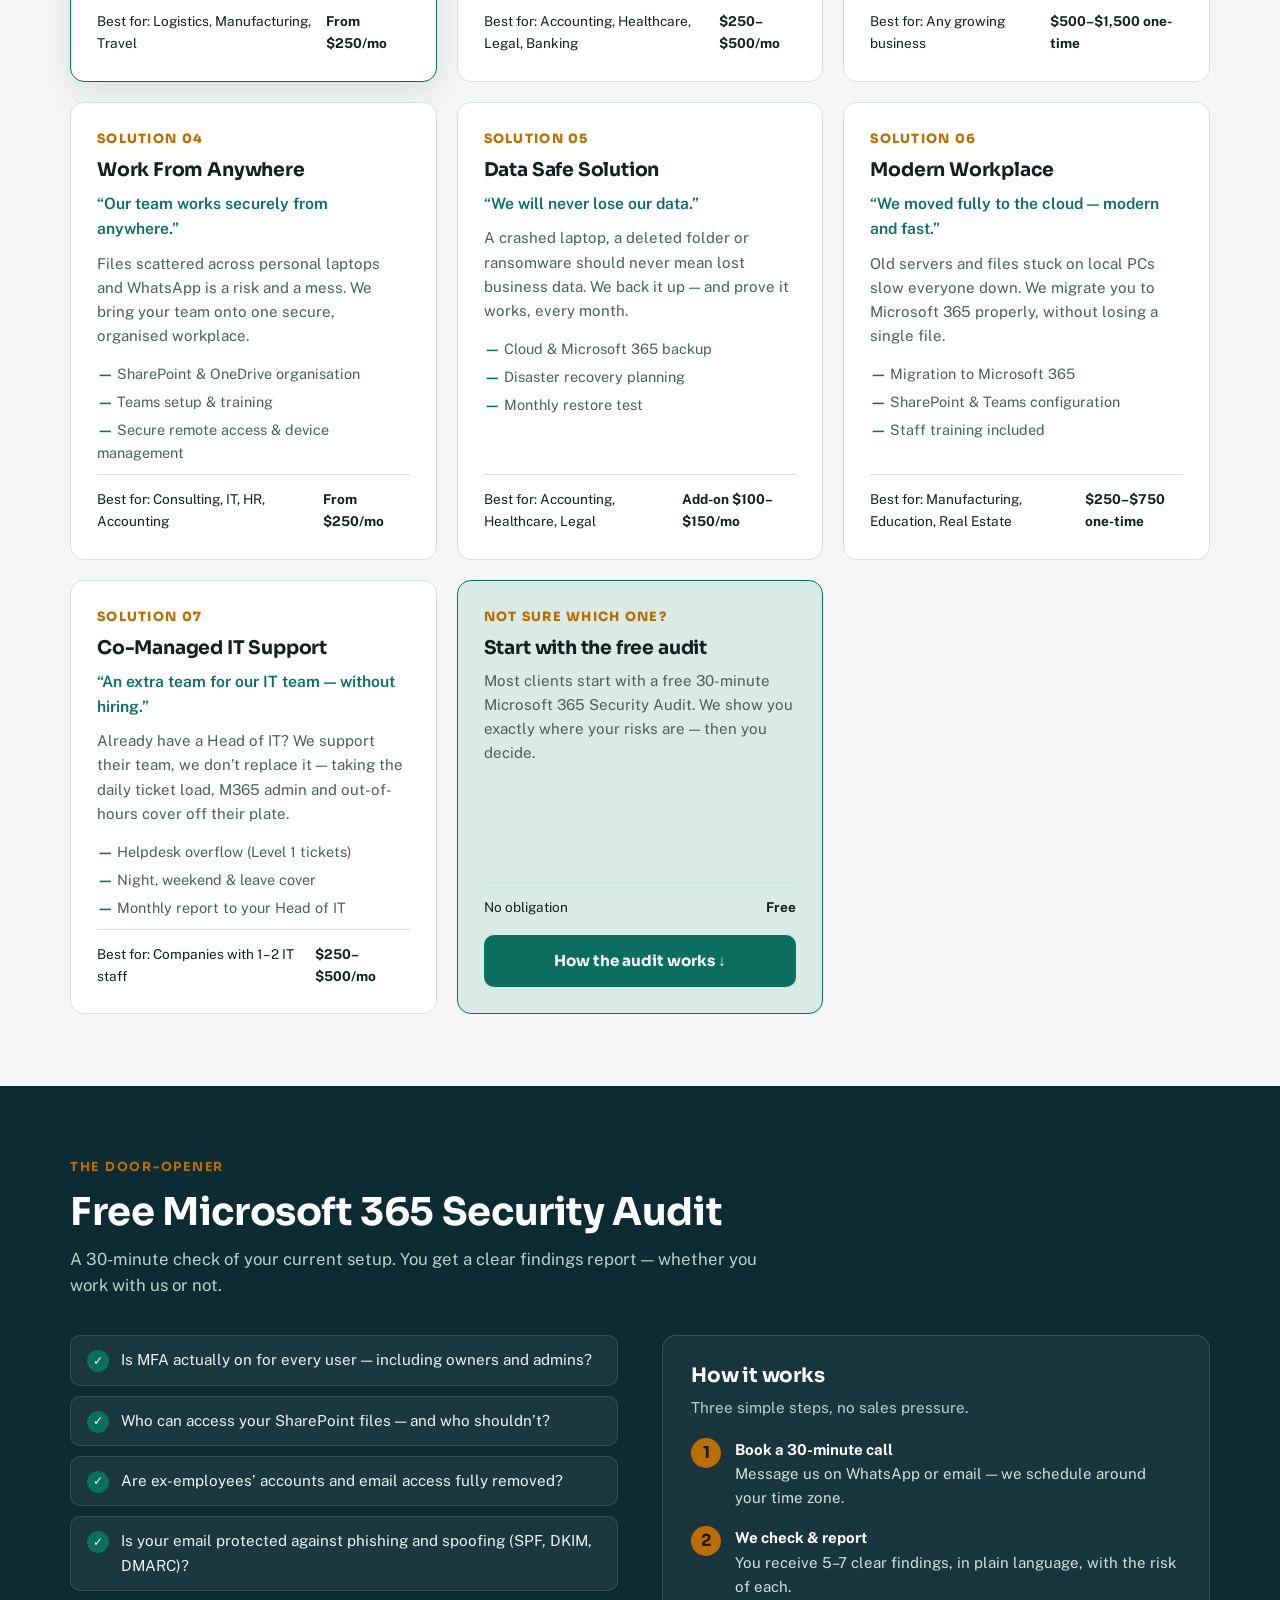
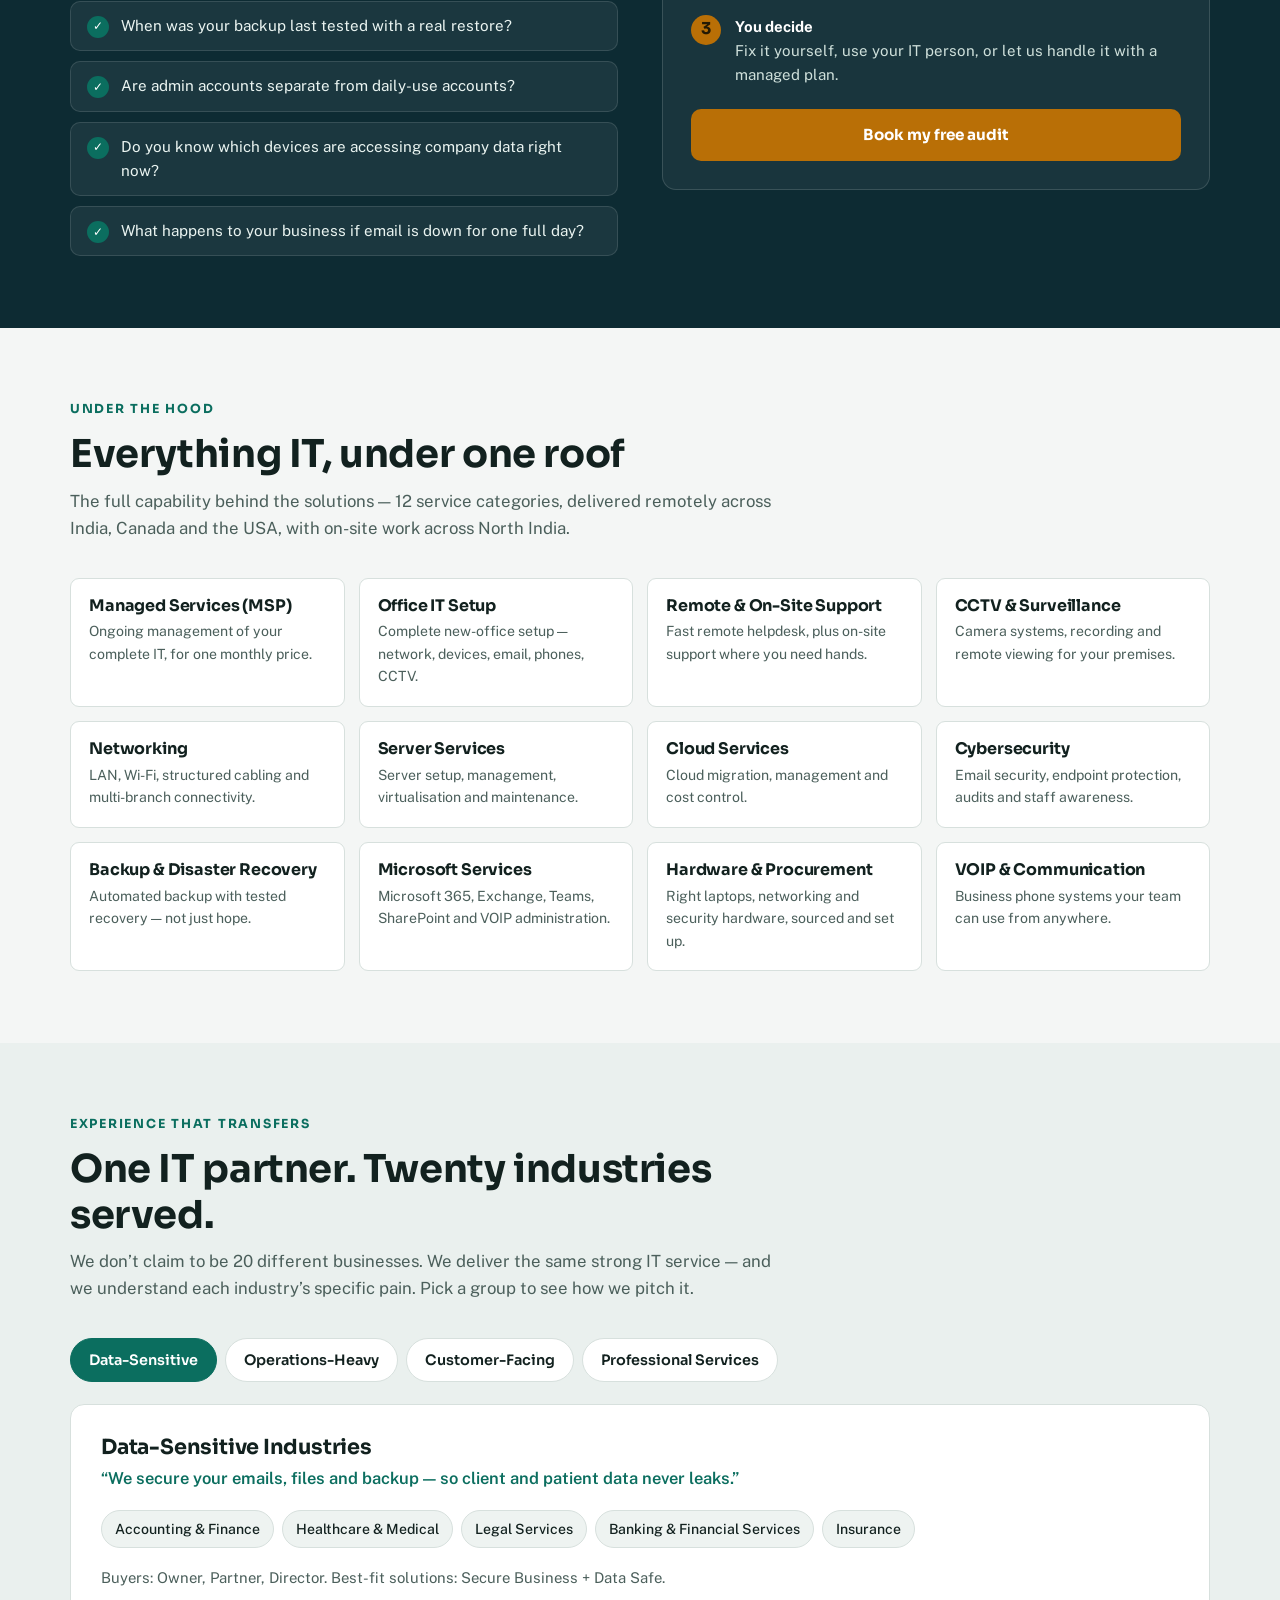
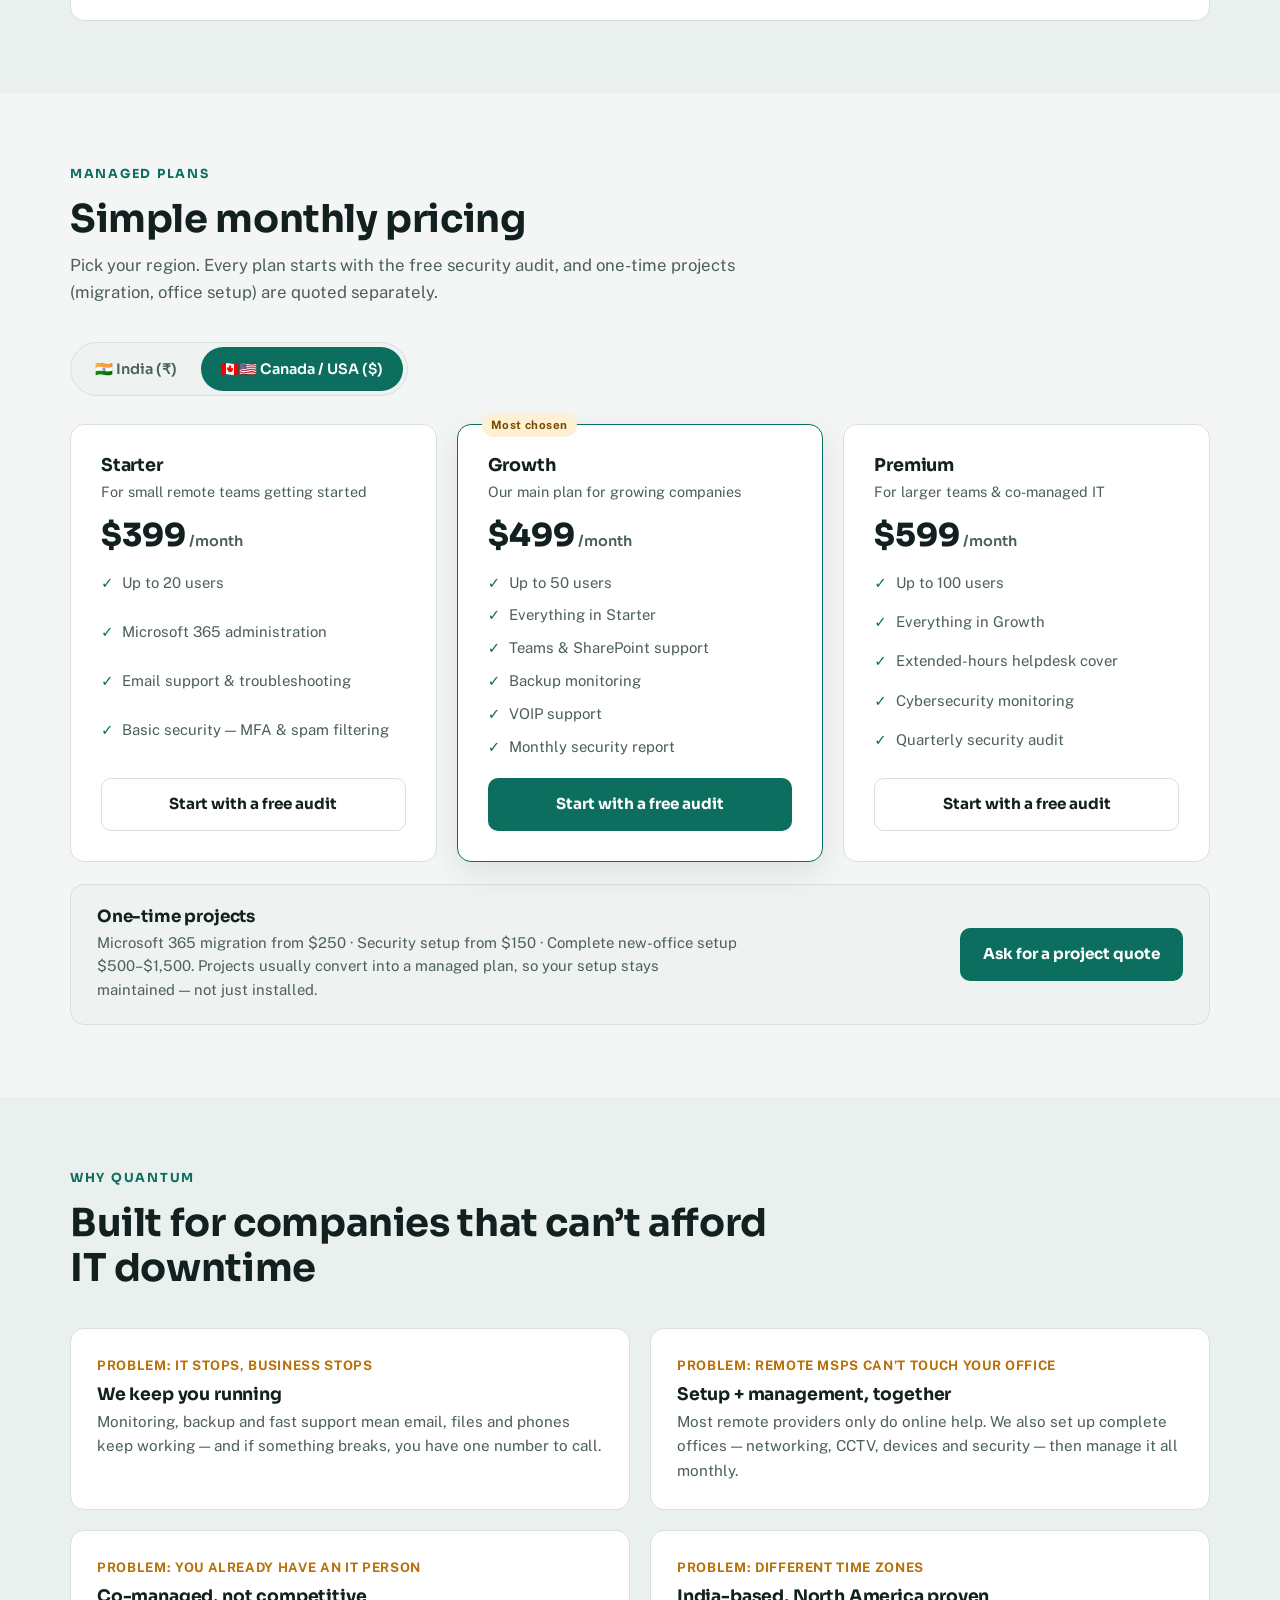
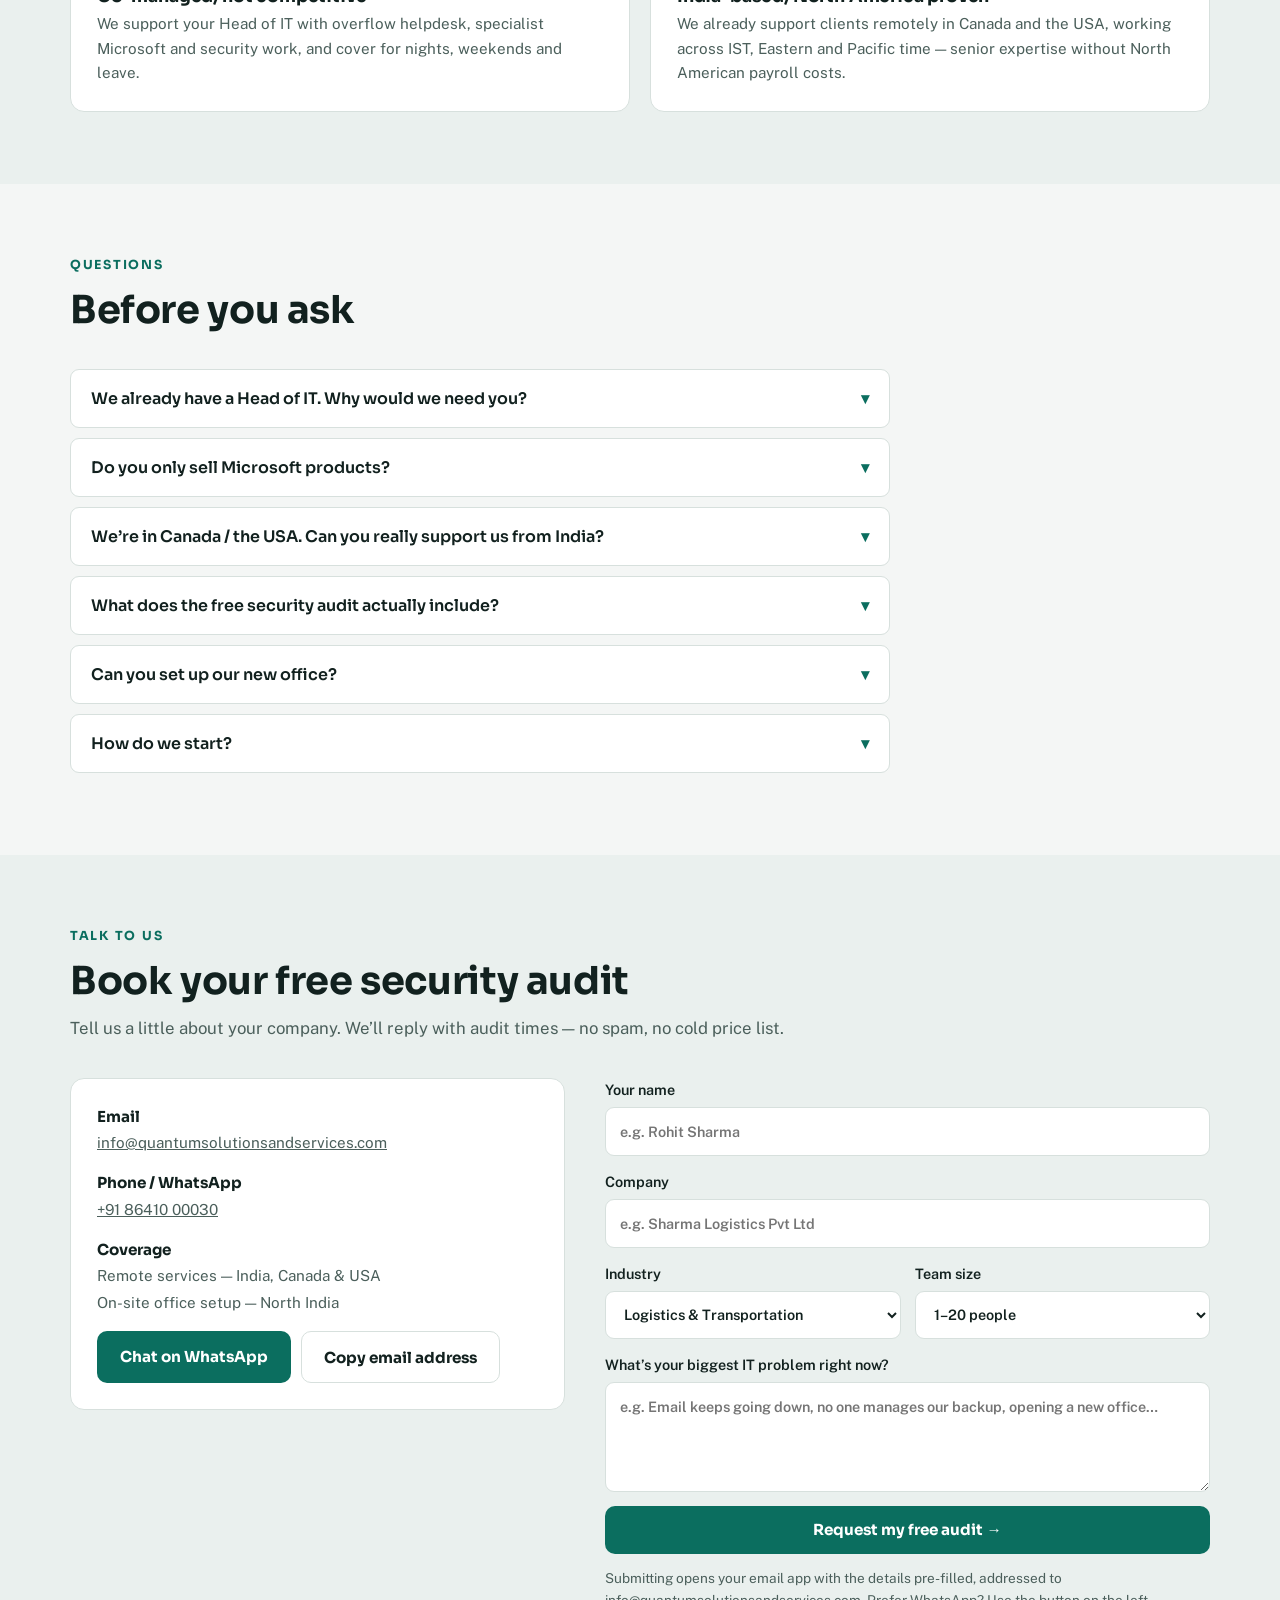
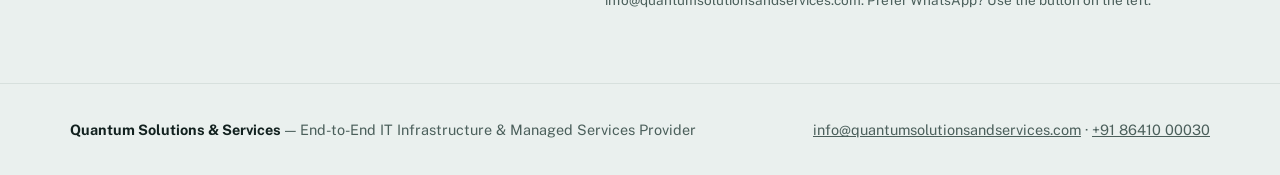
==== commit a08d5609: "Replace M365 landing page with new Quantum page Self-contained index.html with India (₹19,999/₹39,99" ====
--- a/quantum-landing-page/index.html
+++ b/quantum-landing-page/index.html
@@ -1,410 +1,654 @@
-<!DOCTYPE html>
+<!doctype html>
 <html lang="en">
 <head>
 <meta charset="utf-8">
 <meta name="viewport" content="width=device-width, initial-scale=1, viewport-fit=cover">
-<title>Quantum Solutions &amp; Services | Managed IT and security since 2011</title>
-<meta name="description" content="IT support and security for businesses since 2011. We secure your email and cloud, set up your devices, and automate repetitive work, with a person checking everything before it goes out.">
-<meta name="theme-color" content="#FBF7F2">
-<meta property="og:title" content="Quantum Solutions &amp; Services">
-<meta property="og:description" content="Secure Your Tech, Secure Your Business. Managed IT and security since 2011.">
-<meta property="og:type" content="website">
-<link rel="icon" href="logo.png" type="image/png">
-<link rel="stylesheet" href="styles.css">
+<meta name="color-scheme" content="light dark">
+<meta name="description" content="Quantum Solutions & Services — End-to-End IT Infrastructure & Managed Services. Microsoft 365, security, office setup, backup and 24×7 support for companies in India, Canada and the USA.">
+<link rel="icon" href="data:,">
+<title>Quantum Solutions & Services — Managed IT, Microsoft 365 & Security</title>
+<link rel="preconnect" href="https://fonts.googleapis.com">
+<link rel="preconnect" href="https://fonts.gstatic.com" crossorigin>
+<link href="https://fonts.googleapis.com/css2?family=Sora:wght@500;600;700;800&family=Public+Sans:ital,wght@0,400;0,500;0,600;0,700;1,400&display=swap" rel="stylesheet">
+<style>
+:root{
+  --bg:#f4f6f5; --bg2:#eaf0ee; --surface:#ffffff; --surface2:#eef3f1;
+  --ink:#12211f; --muted:#4b5f5b; --line:#d7e0dd;
+  --teal:#0b6e5f; --teal-dark:#084f45; --teal-soft:#d9ebe6;
+  --amber:#b96f06; --amber-bg:#fdf0d5; --amber-ink:#7a4a02;
+  --navy:#0d2b33;
+  --radius:14px; --radius-sm:9px;
+  --shadow:0 10px 30px rgba(13,43,51,.10);
+}
+@media (prefers-color-scheme: dark){
+  :root{
+    --bg:#0b1413; --bg2:#0e1a19; --surface:#13201e; --surface2:#182825;
+    --ink:#e8f0ee; --muted:#a7bcb7; --line:#263a37;
+    --teal:#2fbfa5; --teal-dark:#7fd8c6; --teal-soft:#173a34;
+    --amber:#e8a33d; --amber-bg:#2e2410; --amber-ink:#f2c877;
+    --navy:#081a20;
+    --shadow:0 10px 30px rgba(0,0,0,.35);
+  }
+}
+*{box-sizing:border-box}
+html{scroll-behavior:smooth}
+body{margin:0;font-family:"Public Sans",system-ui,sans-serif;background:var(--bg);color:var(--ink);line-height:1.6;font-size:16.5px}
+h1,h2,h3,h4{font-family:"Sora",sans-serif;line-height:1.18;margin:0;letter-spacing:-.01em}
+a{color:var(--teal)}
+img{max-width:100%;display:block}
+.wrap{max-width:1180px;margin:0 auto;padding:0 20px}
+section{padding:72px 0}
+.sec-head{max-width:720px;margin-bottom:36px}
+.sec-head h2{font-size:clamp(1.7rem,3.4vw,2.4rem);font-weight:700;margin-bottom:10px}
+.sec-head p{color:var(--muted);margin:0;font-size:1.05rem}
+.label{font-family:"Sora",sans-serif;font-size:.78rem;font-weight:700;letter-spacing:.14em;text-transform:uppercase;color:var(--teal);margin-bottom:12px;display:block}
+
+/* Nav */
+header{position:sticky;top:0;z-index:50;background:color-mix(in srgb,var(--bg) 88%,transparent);backdrop-filter:blur(10px);border-bottom:1px solid var(--line)}
+.nav{display:flex;align-items:center;justify-content:space-between;gap:16px;min-height:64px}
+.brand{font-family:"Sora",sans-serif;font-weight:800;font-size:1.05rem;color:var(--ink);text-decoration:none;line-height:1.15}
+.brand span{display:block;font-size:.68rem;font-weight:600;letter-spacing:.12em;text-transform:uppercase;color:var(--teal)}
+.nav-links{display:flex;gap:4px;align-items:center}
+.nav-links a{color:var(--ink);text-decoration:none;font-weight:600;font-size:.92rem;padding:10px 12px;border-radius:8px;min-height:40px;display:inline-flex;align-items:center}
+.nav-links a:hover{background:var(--surface2)}
+.btn{display:inline-flex;align-items:center;justify-content:center;gap:8px;font-family:"Sora",sans-serif;font-weight:700;font-size:.95rem;text-decoration:none;border-radius:10px;padding:13px 22px;min-height:48px;border:1px solid transparent;cursor:pointer;transition:transform .15s, background .15s}
+.btn:active{transform:scale(.98)}
+.btn-primary{background:var(--teal);color:#fff}
+@media (prefers-color-scheme: dark){.btn-primary{color:#06231e}}
+.btn-primary:hover{background:var(--teal-dark)}
+@media (prefers-color-scheme: dark){.btn-primary:hover{color:#06231e}}
+.btn-ghost{background:transparent;color:var(--ink);border-color:var(--line)}
+.btn-ghost:hover{background:var(--surface2)}
+.btn-amber{background:var(--amber);color:#fff}
+@media (prefers-color-scheme: dark){.btn-amber{color:#241a04}}
+.menu-btn{display:none;background:var(--surface);border:1px solid var(--line);border-radius:9px;width:44px;height:44px;font-size:1.2rem;cursor:pointer;color:var(--ink)}
+@media(max-width:860px){
+  .menu-btn{display:block}
+  .nav-links{display:none;position:absolute;top:64px;left:0;right:0;background:var(--surface);flex-direction:column;align-items:stretch;padding:12px 20px 18px;border-bottom:1px solid var(--line);box-shadow:var(--shadow)}
+  .nav-links.open{display:flex}
+  .nav-links a{padding:12px}
+}
+
+/* Hero */
+.hero{padding:56px 0 64px;background:linear-gradient(180deg,var(--bg2),var(--bg))}
+.hero-grid{display:grid;grid-template-columns:1.05fr .95fr;gap:44px;align-items:center}
+.hero h1{font-size:clamp(2.1rem,4.6vw,3.3rem);font-weight:800;margin-bottom:18px}
+.hero h1 em{font-style:normal;color:var(--teal)}
+.hero p.lead{font-size:1.13rem;color:var(--muted);margin:0 0 26px;max-width:540px}
+.hero-ctas{display:flex;gap:12px;flex-wrap:wrap;margin-bottom:28px}
+.hero-points{list-style:none;margin:0;padding:0;display:grid;gap:8px;font-size:.95rem}
+.hero-points li{display:flex;gap:10px;align-items:flex-start}
+.hero-points li::before{content:"✓";color:var(--teal);font-weight:800;flex:none}
+.hero-img{border-radius:18px;overflow:hidden;box-shadow:var(--shadow);border:1px solid var(--line)}
+.hero-img img{width:100%;height:100%;object-fit:cover;aspect-ratio:4/3}
+@media(max-width:900px){.hero-grid{grid-template-columns:1fr}.hero-img img{aspect-ratio:16/10}}
+
+/* Stats */
+.stats{background:var(--navy);color:#eaf4f1}
+.stats .wrap{display:grid;grid-template-columns:repeat(4,1fr);gap:24px;padding-top:34px;padding-bottom:34px}
+.stat b{font-family:"Sora",sans-serif;font-size:1.9rem;display:block;color:#fff;line-height:1.1}
+.stat span{font-size:.9rem;color:#b9d2cc}
+@media(max-width:760px){.stats .wrap{grid-template-columns:1fr 1fr}}
+
+/* Solutions */
+.sol-grid{display:grid;grid-template-columns:repeat(3,1fr);gap:20px}
+@media(max-width:980px){.sol-grid{grid-template-columns:1fr 1fr}}
+@media(max-width:620px){.sol-grid{grid-template-columns:1fr}}
+.sol{background:var(--surface);border:1px solid var(--line);border-radius:var(--radius);padding:26px;display:flex;flex-direction:column;gap:10px}
+.sol .num{font-family:"Sora",sans-serif;font-weight:800;font-size:.8rem;color:var(--amber);letter-spacing:.1em}
+.sol h3{font-size:1.18rem}
+.sol .outcome{font-weight:600;color:var(--teal);font-size:.98rem;margin:0}
+.sol p{margin:0;color:var(--muted);font-size:.94rem}
+.sol ul{margin:4px 0 0;padding:0;list-style:none;font-size:.9rem;color:var(--muted);display:grid;gap:5px}
+.sol ul li::before{content:"— ";color:var(--teal);font-weight:700}
+.sol .meta{margin-top:auto;padding-top:14px;border-top:1px solid var(--line);display:flex;justify-content:space-between;gap:10px;font-size:.85rem}
+.sol .meta b{color:var(--ink)}
+.sol.featured{border-color:var(--teal);box-shadow:var(--shadow)}
+.tag{display:inline-block;background:var(--amber-bg);color:var(--amber-ink);font-size:.72rem;font-weight:700;padding:3px 9px;border-radius:99px;letter-spacing:.04em}
+
+/* Audit */
+.audit{background:var(--navy);color:#eaf4f1}
+.audit h2{color:#fff}
+.audit .sec-head p{color:#b9d2cc}
+.audit-grid{display:grid;grid-template-columns:1fr 1fr;gap:44px;align-items:start}
+@media(max-width:860px){.audit-grid{grid-template-columns:1fr}}
+.checklist{list-style:none;margin:0;padding:0;display:grid;gap:10px}
+.checklist li{background:rgba(255,255,255,.06);border:1px solid rgba(255,255,255,.12);border-radius:10px;padding:12px 16px;display:flex;gap:12px;align-items:flex-start;font-size:.95rem}
+.checklist li::before{content:"✓";background:var(--teal);color:#fff;width:22px;height:22px;border-radius:50%;display:flex;align-items:center;justify-content:center;font-size:.75rem;font-weight:800;flex:none;margin-top:2px}
+.audit-box{background:rgba(255,255,255,.05);border:1px solid rgba(255,255,255,.14);border-radius:var(--radius);padding:28px}
+.audit-box h3{color:#fff;margin-bottom:8px;font-size:1.25rem}
+.audit-box p{color:#b9d2cc;margin:0 0 18px;font-size:.95rem}
+.steps{display:grid;gap:16px;margin-top:6px}
+.step{display:flex;gap:14px}
+.step b{font-family:"Sora",sans-serif;background:var(--amber);color:#241a04;width:30px;height:30px;border-radius:50%;display:flex;align-items:center;justify-content:center;flex:none}
+.step p{margin:0;color:#cfe0db;font-size:.94rem}
+.step p strong{color:#fff;display:block}
+
+/* Services */
+.svc-grid{display:grid;grid-template-columns:repeat(4,1fr);gap:14px}
+@media(max-width:980px){.svc-grid{grid-template-columns:1fr 1fr}}
+@media(max-width:520px){.svc-grid{grid-template-columns:1fr}}
+.svc{background:var(--surface);border:1px solid var(--line);border-radius:var(--radius-sm);padding:18px}
+.svc h3{font-size:1rem;margin-bottom:5px}
+.svc p{margin:0;color:var(--muted);font-size:.88rem}
+
+/* Industries */
+.tabs{display:flex;gap:8px;flex-wrap:wrap;margin-bottom:22px}
+.tab{font-family:"Sora",sans-serif;font-weight:600;font-size:.9rem;padding:11px 18px;min-height:44px;border-radius:99px;border:1px solid var(--line);background:var(--surface);color:var(--ink);cursor:pointer}
+.tab.active{background:var(--teal);color:#fff;border-color:var(--teal)}
+@media (prefers-color-scheme: dark){.tab.active{color:#06231e}}
+.ind-panel{background:var(--surface);border:1px solid var(--line);border-radius:var(--radius);padding:30px}
+.ind-panel h3{font-size:1.3rem;margin-bottom:6px}
+.ind-panel .pitch{color:var(--teal);font-weight:600;margin:0 0 18px}
+.chips{display:flex;flex-wrap:wrap;gap:8px}
+.chip{background:var(--surface2);border:1px solid var(--line);padding:7px 13px;border-radius:99px;font-size:.88rem;font-weight:500}
+
+/* Pricing */
+.toggle{display:inline-flex;background:var(--surface2);border:1px solid var(--line);border-radius:99px;padding:4px;gap:4px;margin-bottom:28px}
+.toggle button{font-family:"Sora",sans-serif;font-weight:600;font-size:.9rem;border:0;background:transparent;color:var(--muted);padding:10px 20px;min-height:44px;border-radius:99px;cursor:pointer}
+.toggle button.active{background:var(--teal);color:#fff}
+@media (prefers-color-scheme: dark){.toggle button.active{color:#06231e}}
+.price-grid{display:grid;grid-template-columns:repeat(3,1fr);gap:20px}
+@media(max-width:900px){.price-grid{grid-template-columns:1fr}}
+.price{background:var(--surface);border:1px solid var(--line);border-radius:var(--radius);padding:30px;display:flex;flex-direction:column}
+.price.pop{border-color:var(--teal);box-shadow:var(--shadow);position:relative}
+.price h3{font-size:1.1rem;margin-bottom:4px}
+.price .for{color:var(--muted);font-size:.9rem;margin:0 0 16px}
+.price .amount{font-family:"Sora",sans-serif;font-size:2rem;font-weight:800;line-height:1}
+.price .amount small{font-size:.9rem;font-weight:600;color:var(--muted)}
+.price ul{list-style:none;margin:20px 0;padding:0;display:grid;gap:9px;font-size:.93rem;color:var(--muted);flex:1}
+.price ul li{display:flex;gap:9px}
+.price ul li::before{content:"✓";color:var(--teal);font-weight:800}
+.onetime{margin-top:22px;background:var(--surface2);border:1px solid var(--line);border-radius:var(--radius);padding:22px 26px;display:flex;justify-content:space-between;gap:20px;flex-wrap:wrap;align-items:center}
+.onetime h3{font-size:1.05rem;margin-bottom:4px}
+.onetime p{margin:0;color:var(--muted);font-size:.93rem;max-width:640px}
+
+/* Why */
+.why-grid{display:grid;grid-template-columns:1fr 1fr;gap:20px}
+@media(max-width:760px){.why-grid{grid-template-columns:1fr}}
+.why{background:var(--surface);border:1px solid var(--line);border-radius:var(--radius);padding:26px}
+.why h3{font-size:1.08rem;margin-bottom:6px}
+.why p{margin:0;color:var(--muted);font-size:.95rem}
+.why .pain{color:var(--amber);font-weight:700;font-size:.82rem;letter-spacing:.05em;text-transform:uppercase;display:block;margin-bottom:8px}
+
+/* FAQ */
+.faq{max-width:820px}
+.faq-item{background:var(--surface);border:1px solid var(--line);border-radius:var(--radius-sm);margin-bottom:10px;overflow:hidden}
+.faq-item button{width:100%;text-align:left;background:none;border:0;padding:18px 20px;font-family:"Sora",sans-serif;font-weight:600;font-size:1rem;color:var(--ink);cursor:pointer;display:flex;justify-content:space-between;gap:14px;align-items:center;min-height:52px}
+.faq-item .ans{display:none;padding:0 20px 18px;color:var(--muted);font-size:.95rem}
+.faq-item.open .ans{display:block}
+.faq-item .chev{transition:transform .2s;color:var(--teal);flex:none}
+.faq-item.open .chev{transform:rotate(180deg)}
+
+/* Contact */
+.contact-grid{display:grid;grid-template-columns:.9fr 1.1fr;gap:40px;align-items:start}
+@media(max-width:860px){.contact-grid{grid-template-columns:1fr}}
+.contact-card{background:var(--surface);border:1px solid var(--line);border-radius:var(--radius);padding:26px;display:grid;gap:16px}
+.contact-row{display:flex;gap:14px;align-items:flex-start}
+.contact-row b{display:block;font-family:"Sora",sans-serif;font-size:.95rem}
+.contact-row span,.contact-row a{color:var(--muted);font-size:.95rem}
+form{display:grid;gap:14px}
+label{font-weight:600;font-size:.9rem;display:grid;gap:6px}
+input,select,textarea{font:inherit;padding:12px 14px;border:1px solid var(--line);border-radius:9px;background:var(--surface);color:var(--ink);min-height:48px;width:100%}
+textarea{min-height:110px;resize:vertical}
+.form-note{font-size:.85rem;color:var(--muted);margin:0}
+footer{border-top:1px solid var(--line);padding:34px 0;background:var(--bg2)}
+footer .wrap{display:flex;justify-content:space-between;gap:18px;flex-wrap:wrap;font-size:.9rem;color:var(--muted)}
+footer a{color:var(--muted)}
+.toast{position:fixed;bottom:20px;left:50%;transform:translateX(-50%) translateY(80px);background:var(--navy);color:#fff;padding:12px 20px;border-radius:99px;font-size:.9rem;font-weight:600;transition:transform .25s;z-index:99;box-shadow:var(--shadow)}
+.toast.show{transform:translateX(-50%) translateY(0)}
+@media (prefers-reduced-motion: reduce){html{scroll-behavior:auto}.btn,.chev,.toast{transition:none}}
+</style>
 </head>
 <body>
 
-<!-- Icon set: one 24px grid, 1.6 stroke, round caps. Drawn for this page, in the logo's circuit-line language. -->
-<svg width="0" height="0" style="position:absolute" aria-hidden="true" focusable="false">
-  <defs>
-    <symbol id="i-shield" viewBox="0 0 24 24"><path d="M12 3l7 3v5.5c0 4.4-2.9 7.6-7 9.5-4.1-1.9-7-5.1-7-9.5V6z"/><path d="M9 12l2.2 2.2L15.2 10"/></symbol>
-    <symbol id="i-mail" viewBox="0 0 24 24"><rect x="3.5" y="6" width="17" height="12" rx="2"/><path d="M4.5 7.5l7.5 5.8 7.5-5.8"/></symbol>
-    <symbol id="i-cloud" viewBox="0 0 24 24"><path d="M7.5 18.5h9a4 4 0 0 0 .6-7.95A5.5 5.5 0 0 0 6.5 9.6a4.5 4.5 0 0 0 1 8.9z"/></symbol>
-    <symbol id="i-laptop" viewBox="0 0 24 24"><rect x="5" y="5.5" width="14" height="10" rx="1.4"/><path d="M3 18.5h18"/></symbol>
-    <symbol id="i-camera" viewBox="0 0 24 24"><rect x="3.5" y="7.5" width="12" height="9" rx="1.8"/><path d="M15.5 10.5l5-2.5v8l-5-2.5"/></symbol>
-    <symbol id="i-migrate" viewBox="0 0 24 24"><path d="M4 8h13M13.5 4.5L17 8l-3.5 3.5M20 16H7M10.5 12.5L7 16l3.5 3.5"/></symbol>
-    <symbol id="i-teams" viewBox="0 0 24 24"><circle cx="9" cy="8.5" r="3"/><path d="M3.5 19c.4-3 2.6-5 5.5-5s5.1 2 5.5 5"/><circle cx="17" cy="9.5" r="2.3"/><path d="M16 14.2c2.6-.3 4.2 1.3 4.5 4"/></symbol>
-    <symbol id="i-folder" viewBox="0 0 24 24"><path d="M3.5 7.5A1.5 1.5 0 0 1 5 6h4l2 2.2h8a1.5 1.5 0 0 1 1.5 1.5v7.8a1.5 1.5 0 0 1-1.5 1.5H5a1.5 1.5 0 0 1-1.5-1.5z"/></symbol>
-    <symbol id="i-phone" viewBox="0 0 24 24"><rect x="7" y="3.5" width="10" height="17" rx="2.2"/><path d="M11 17.5h2"/></symbol>
-    <symbol id="i-search" viewBox="0 0 24 24"><circle cx="10.5" cy="10.5" r="6"/><path d="M15.2 15.2L20 20"/></symbol>
-    <symbol id="i-key" viewBox="0 0 24 24"><circle cx="8" cy="12" r="3.5"/><path d="M11.5 12H20M17 12v3M14.5 12v2"/></symbol>
-    <symbol id="i-firewall" viewBox="0 0 24 24"><rect x="3.5" y="5" width="17" height="14" rx="1.6"/><path d="M3.5 9.7h17M3.5 14.3h17M10 5v4.7M15 9.7v4.6M8 14.3V19"/></symbol>
-    <symbol id="i-server" viewBox="0 0 24 24"><rect x="4" y="4.5" width="16" height="6" rx="1.5"/><rect x="4" y="13.5" width="16" height="6" rx="1.5"/><path d="M7.5 7.5h.01M7.5 16.5h.01"/></symbol>
-    <symbol id="i-chart" viewBox="0 0 24 24"><path d="M4 19.5h16M7 16v-5M12 16V7M17 16v-8"/></symbol>
-    <symbol id="i-user" viewBox="0 0 24 24"><circle cx="12" cy="8.5" r="3.2"/><path d="M5.5 19.5c.6-3.6 3.2-5.5 6.5-5.5s5.9 1.9 6.5 5.5"/></symbol>
-    <symbol id="i-plus" viewBox="0 0 24 24"><rect x="4" y="4" width="16" height="16" rx="3"/><path d="M12 8.5v7M8.5 12h7"/></symbol>
-    <symbol id="i-support" viewBox="0 0 24 24"><circle cx="12" cy="12" r="8"/><circle cx="12" cy="12" r="3"/><path d="M6.3 6.3l3.6 3.6M14.1 14.1l3.6 3.6M17.7 6.3l-3.6 3.6M9.9 14.1l-3.6 3.6"/></symbol>
-  </defs>
-</svg>
-
-<a class="skip-link" href="#top">Skip to content</a>
-
-<div class="topbar">
-  <div class="wrap topbar__row">
-    <a href="mailto:info@quantumsolutionsandservices.com">info@quantumsolutionsandservices.com</a>
-    <a href="tel:+918641000030">+91-8641000030</a>
+<header>
+  <div class="wrap nav">
+    <a class="brand" href="#top">Quantum<span>Solutions &amp; Services</span></a>
+    <button class="menu-btn" id="menuBtn" aria-label="Open menu" aria-expanded="false">☰</button>
+    <nav class="nav-links" id="navLinks">
+      <a href="#solutions">Solutions</a>
+      <a href="#services">Services</a>
+      <a href="#industries">Industries</a>
+      <a href="#pricing">Pricing</a>
+      <a href="#faq">FAQ</a>
+      <a href="#contact" class="btn btn-primary" style="padding:10px 18px;min-height:44px">Free Security Audit</a>
+    </nav>
+  </div>
+</header>
+
+<main id="top">
+
+<!-- HERO -->
+<div class="hero">
+  <div class="wrap hero-grid">
+    <div>
+      <span class="label">End-to-End IT Infrastructure &amp; Managed Services</span>
+      <h1>We sell <em>outcomes</em>, not IT products. Your team never stops working.</h1>
+      <p class="lead">Quantum manages your Microsoft 365, email security, Teams, SharePoint, VOIP, backup and day-to-day support — and sets up complete offices, networking and CCTV — so downtime, data loss and IT headaches stop being your problem.</p>
+      <div class="hero-ctas">
+        <a class="btn btn-primary" href="#contact">Get a Free M365 Security Audit</a>
+        <a class="btn btn-ghost" href="#solutions">See the 7 Solutions</a>
+      </div>
+      <ul class="hero-points">
+        <li>15+ years of IT experience, serving businesses since 2024</li>
+        <li>Remote clients supported across India, Canada &amp; the USA — IST, ET &amp; PT coverage</li>
+        <li>One partner for remote support <em>and</em> on-site office setup in North India</li>
+      </ul>
+    </div>
+    <div class="hero-img">
+      <img src="[data-uri]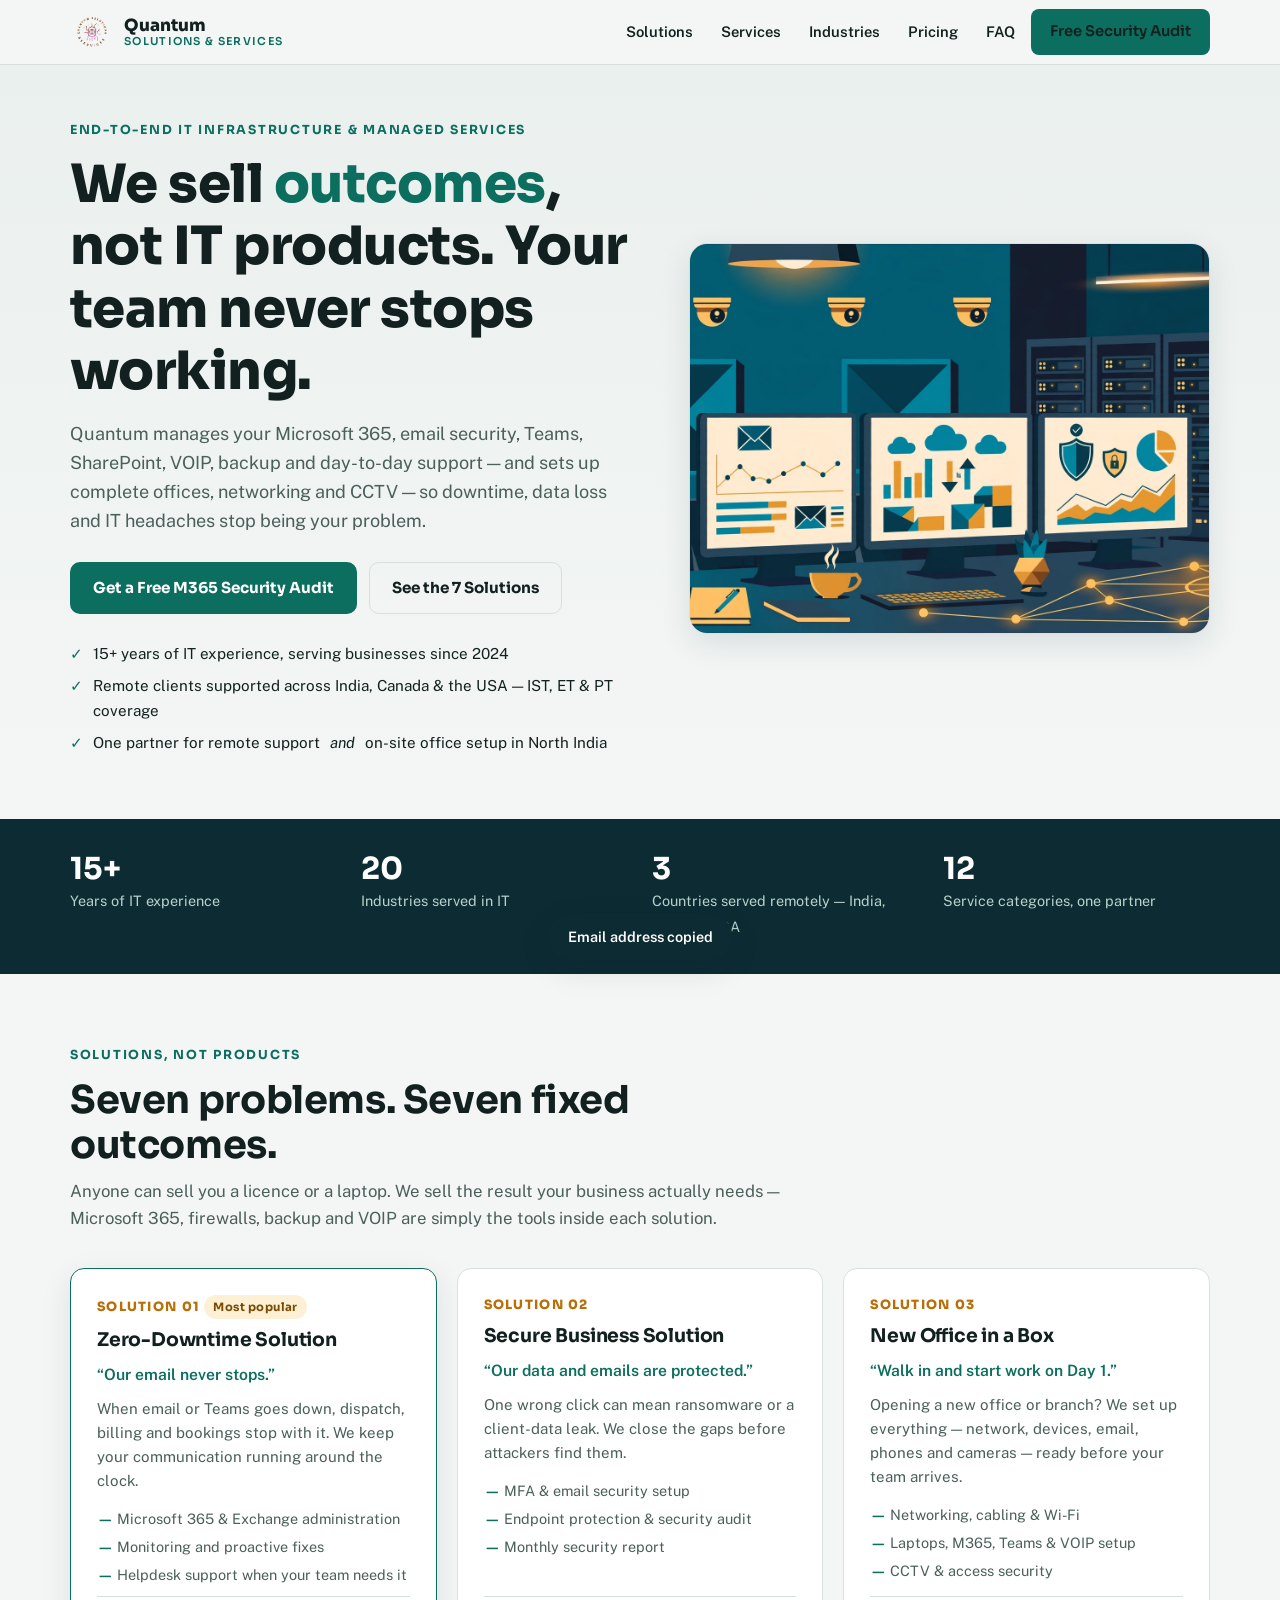
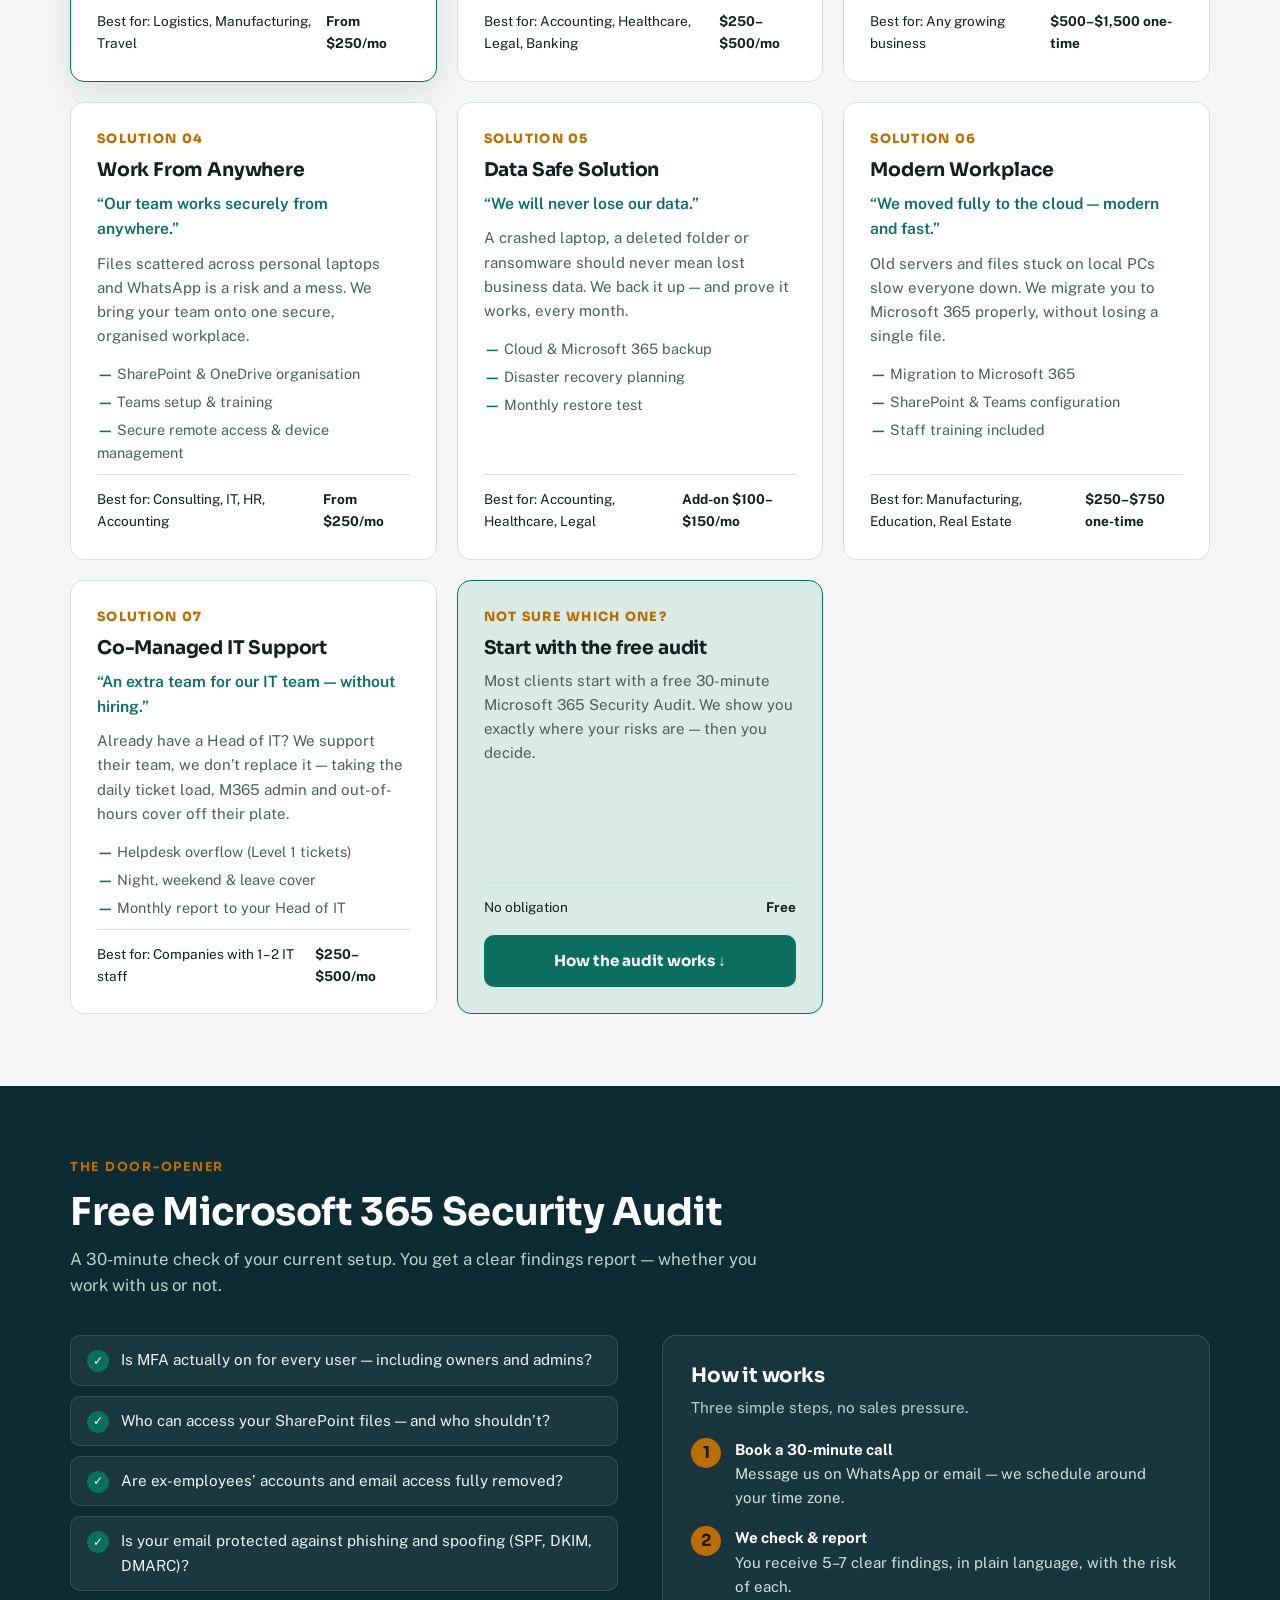
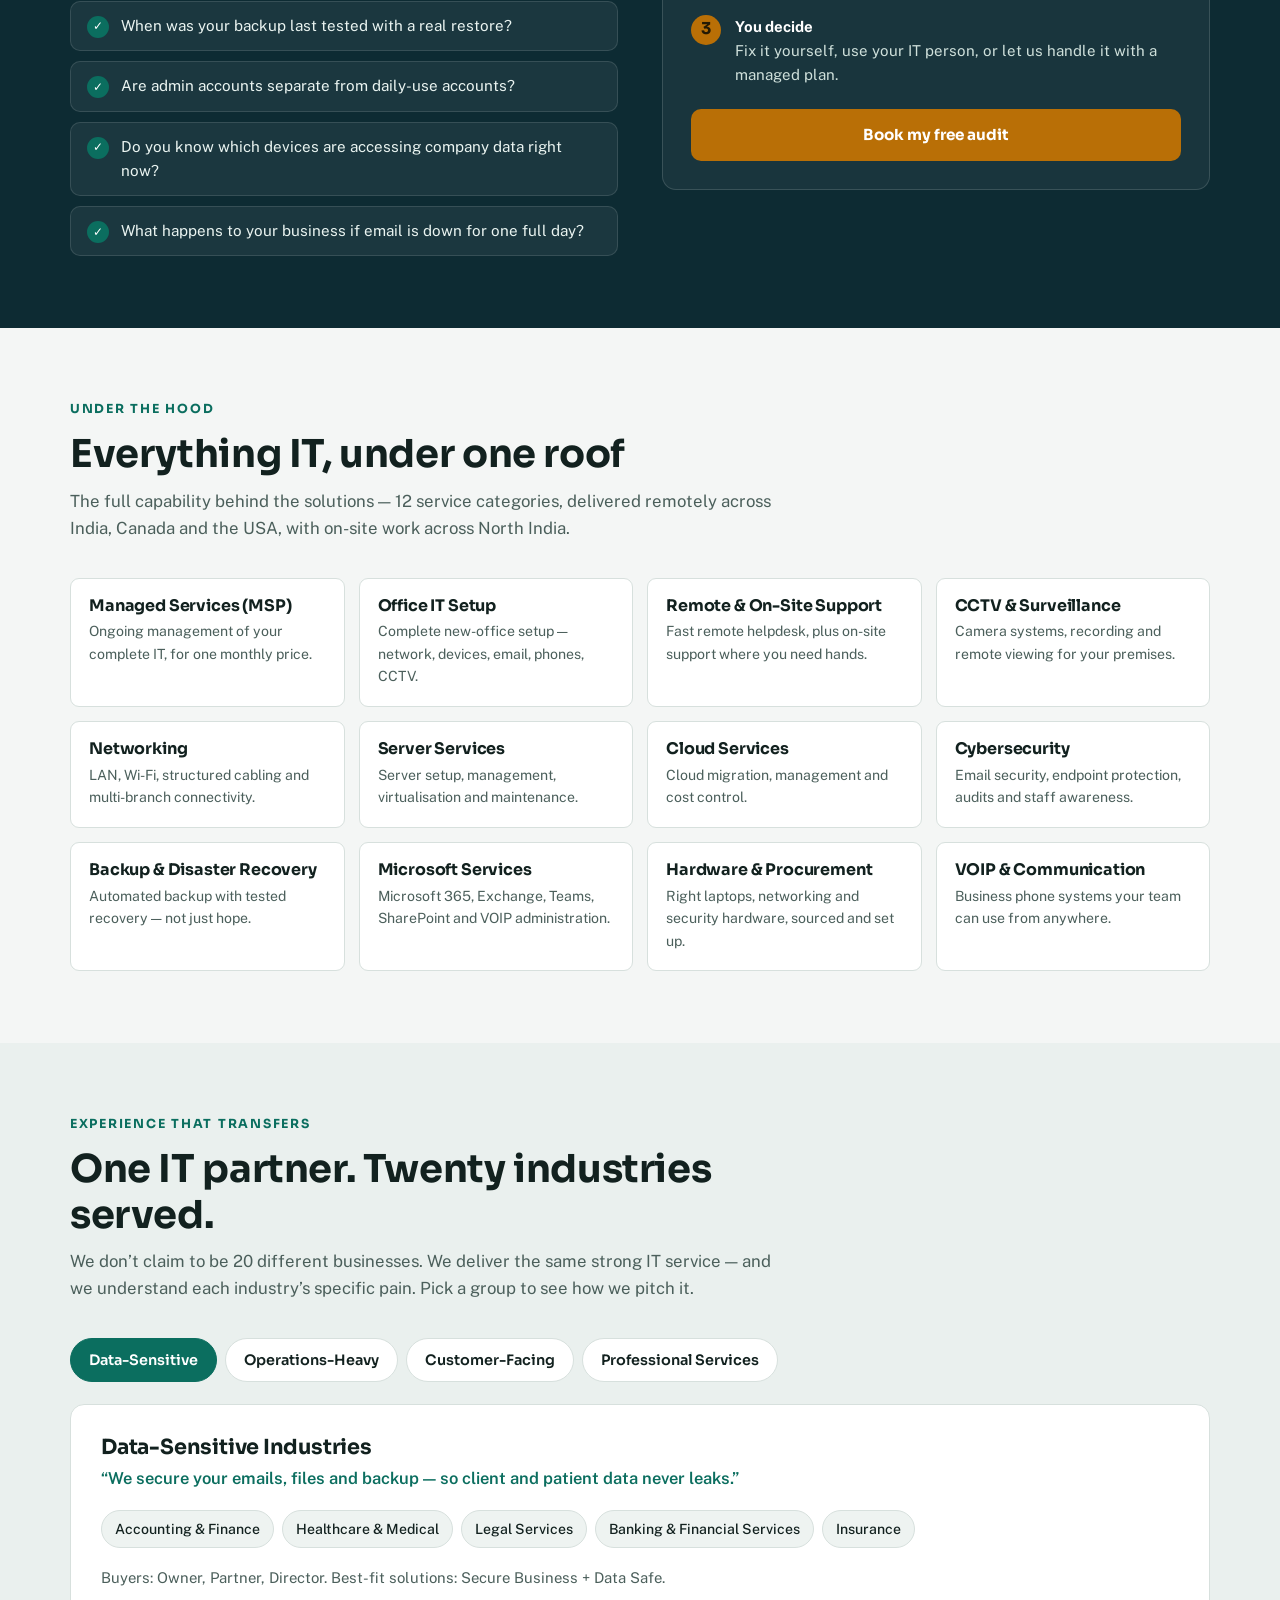
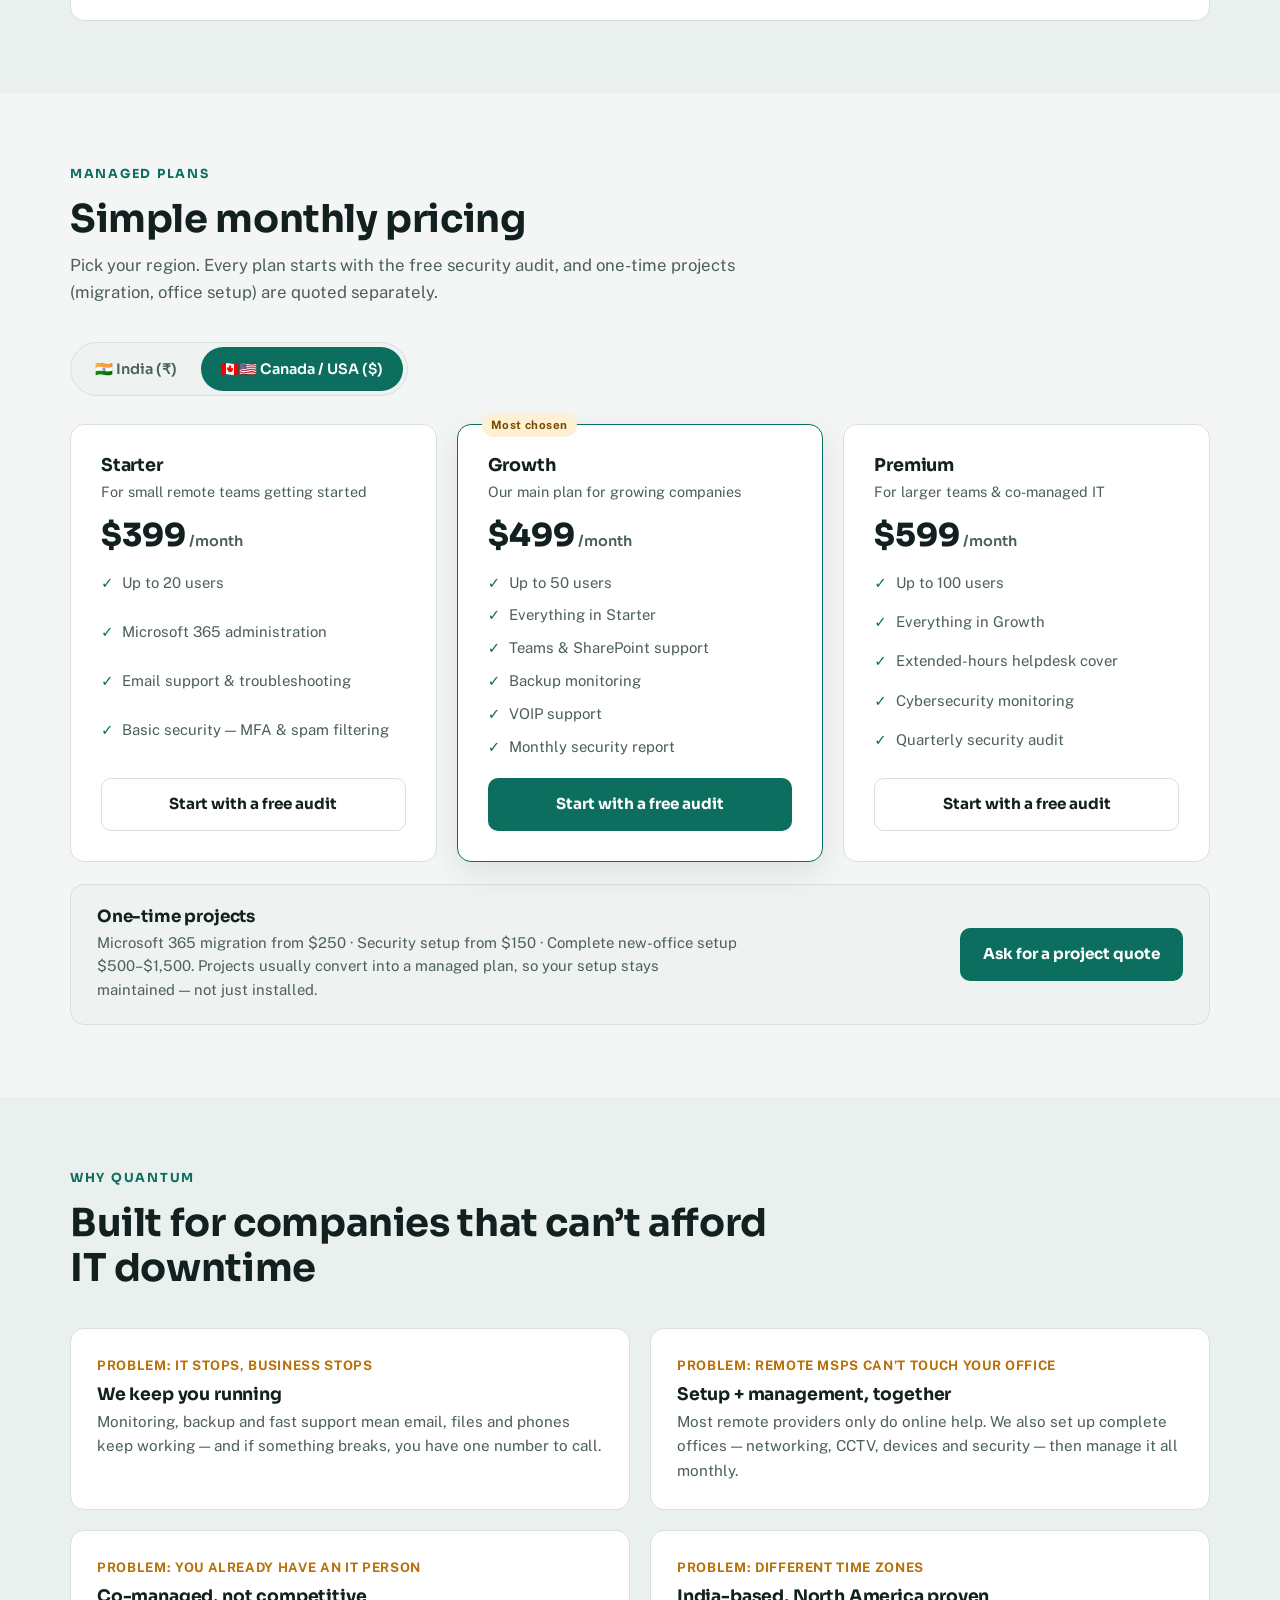
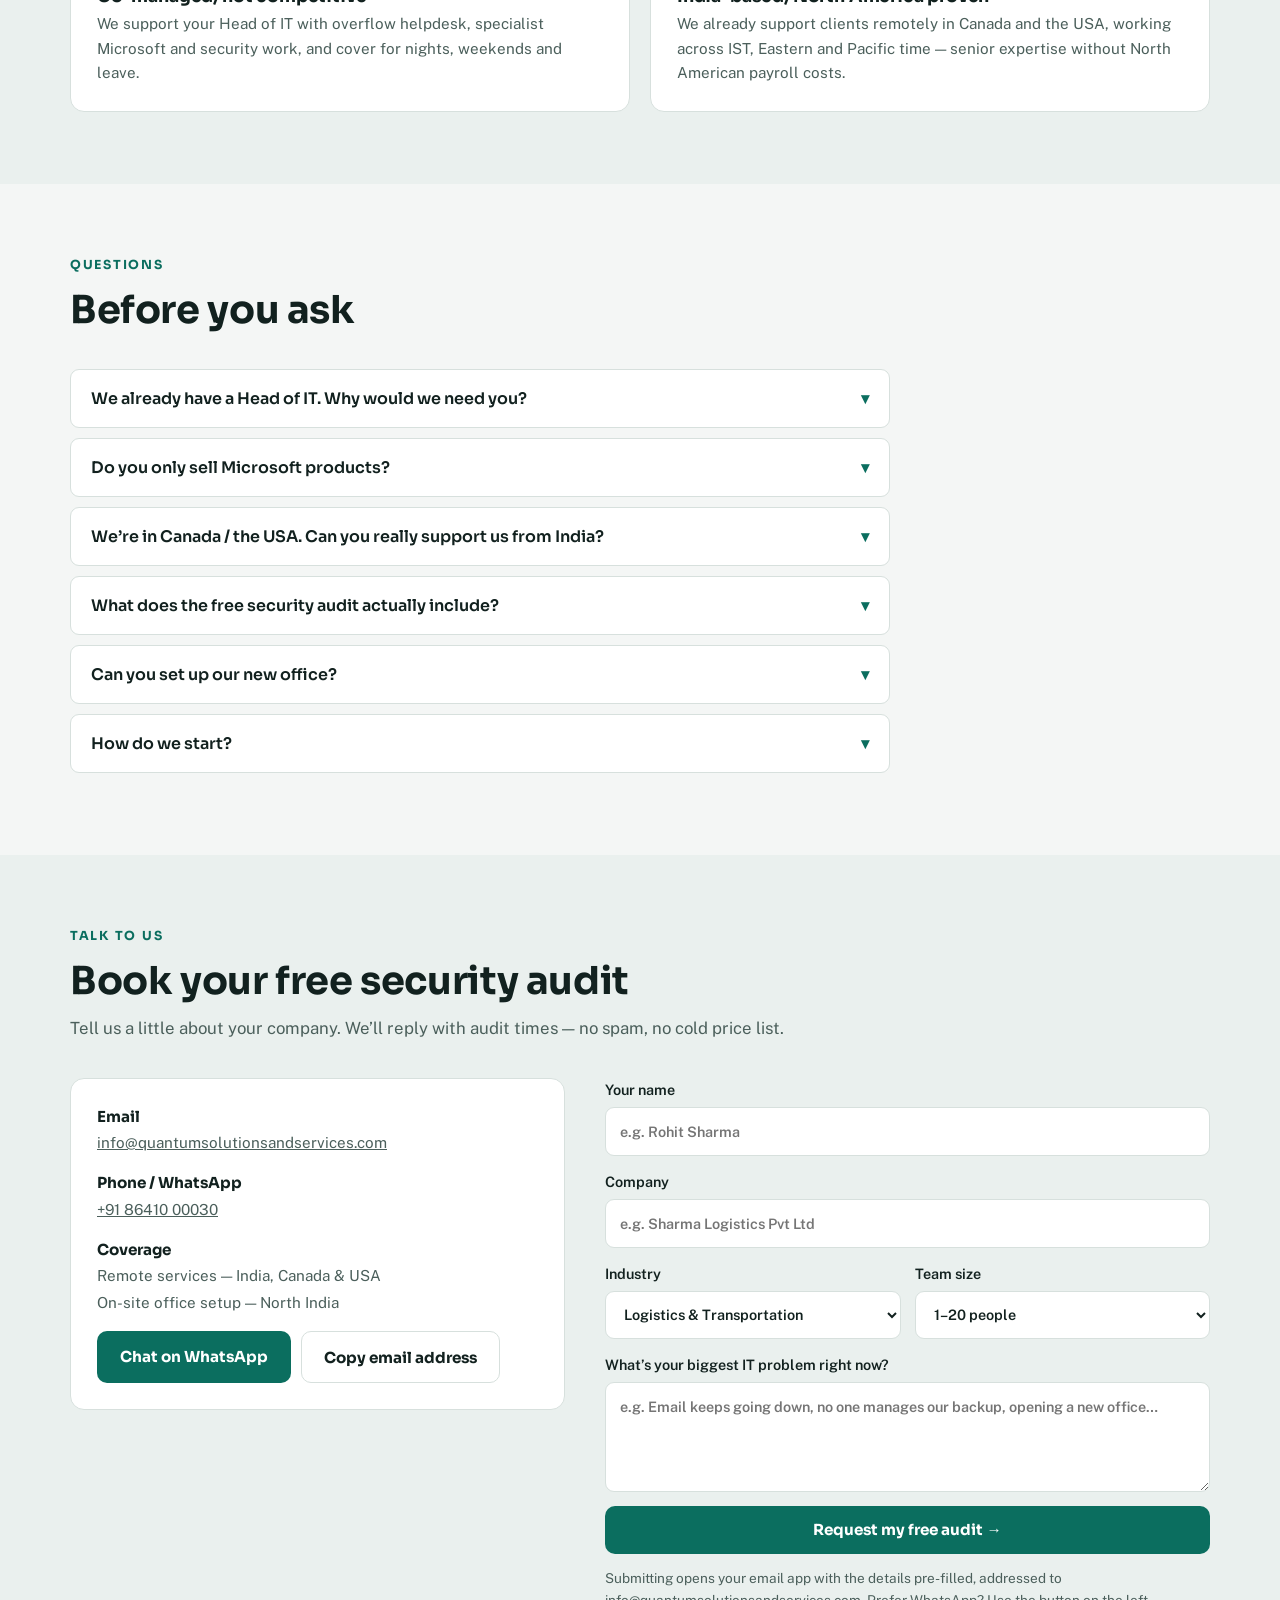
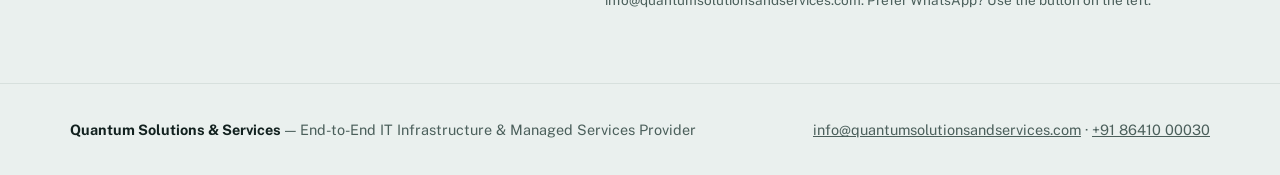
==== commit ff07870a: "Add Quantum logo to page header Show logo.png at 44px next to the Quantum Solutions & Services name." ====
--- a/quantum-landing-page/index.html
+++ b/quantum-landing-page/index.html
@@ -47,7 +47,10 @@
 header{position:sticky;top:0;z-index:50;background:color-mix(in srgb,var(--bg) 88%,transparent);backdrop-filter:blur(10px);border-bottom:1px solid var(--line)}
 .nav{display:flex;align-items:center;justify-content:space-between;gap:16px;min-height:64px}
 .brand{font-family:"Sora",sans-serif;font-weight:800;font-size:1.05rem;color:var(--ink);text-decoration:none;line-height:1.15}
-.brand span{display:block;font-size:.68rem;font-weight:600;letter-spacing:.12em;text-transform:uppercase;color:var(--teal)}
+.brand{display:inline-flex;align-items:center;gap:10px}
+.brand-logo{width:44px;height:44px;flex:none;display:block}
+.brand .brand-name{display:block;font-size:inherit;font-weight:inherit;letter-spacing:normal;text-transform:none;color:inherit}
+.brand .brand-name span{display:block;font-size:.68rem;font-weight:600;letter-spacing:.12em;text-transform:uppercase;color:var(--teal)}
 .nav-links{display:flex;gap:4px;align-items:center}
 .nav-links a{color:var(--ink);text-decoration:none;font-weight:600;font-size:.92rem;padding:10px 12px;border-radius:8px;min-height:40px;display:inline-flex;align-items:center}
 .nav-links a:hover{background:var(--surface2)}
@@ -204,7 +207,7 @@
 
 <header>
   <div class="wrap nav">
-    <a class="brand" href="#top">Quantum<span>Solutions &amp; Services</span></a>
+    <a class="brand" href="#top"><img class="brand-logo" src="logo.png" width="44" height="44" alt=""><span class="brand-name">Quantum<span>Solutions &amp; Services</span></span></a>
     <button class="menu-btn" id="menuBtn" aria-label="Open menu" aria-expanded="false">☰</button>
     <nav class="nav-links" id="navLinks">
       <a href="#solutions">Solutions</a>
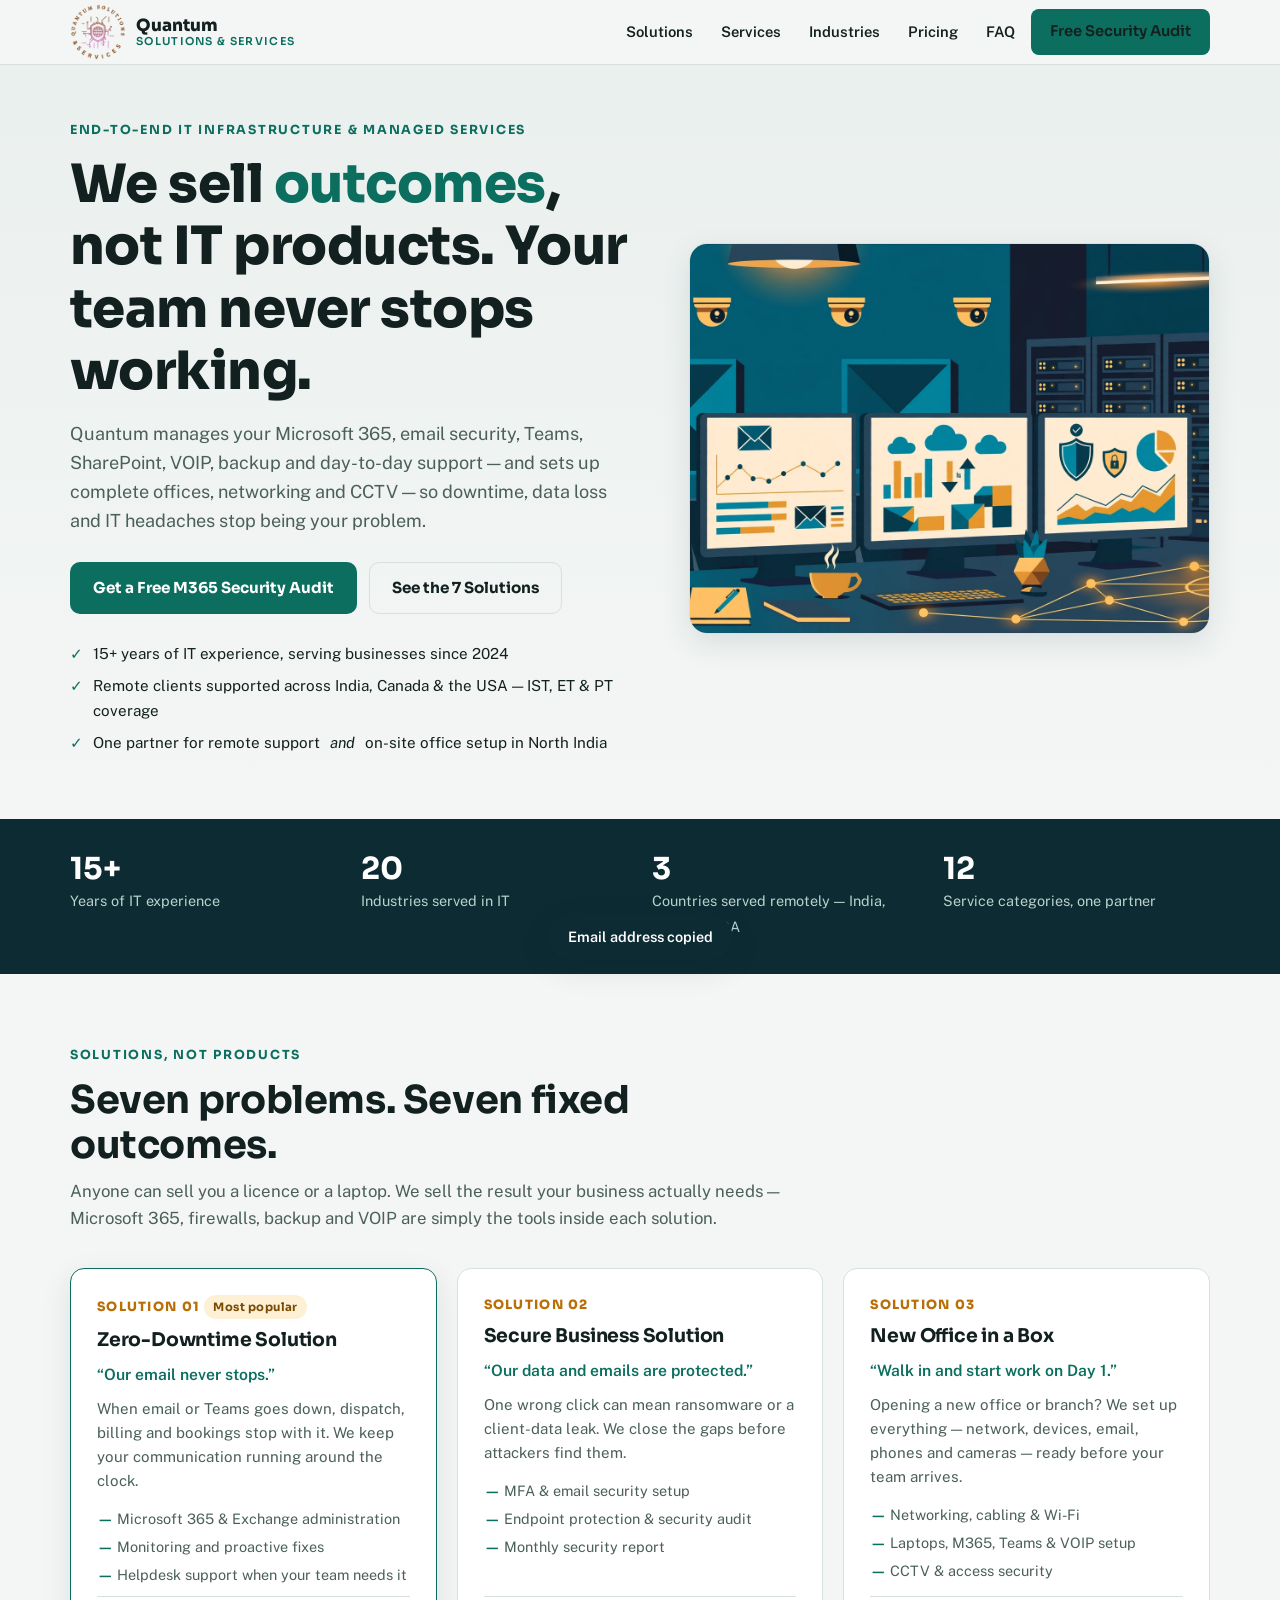
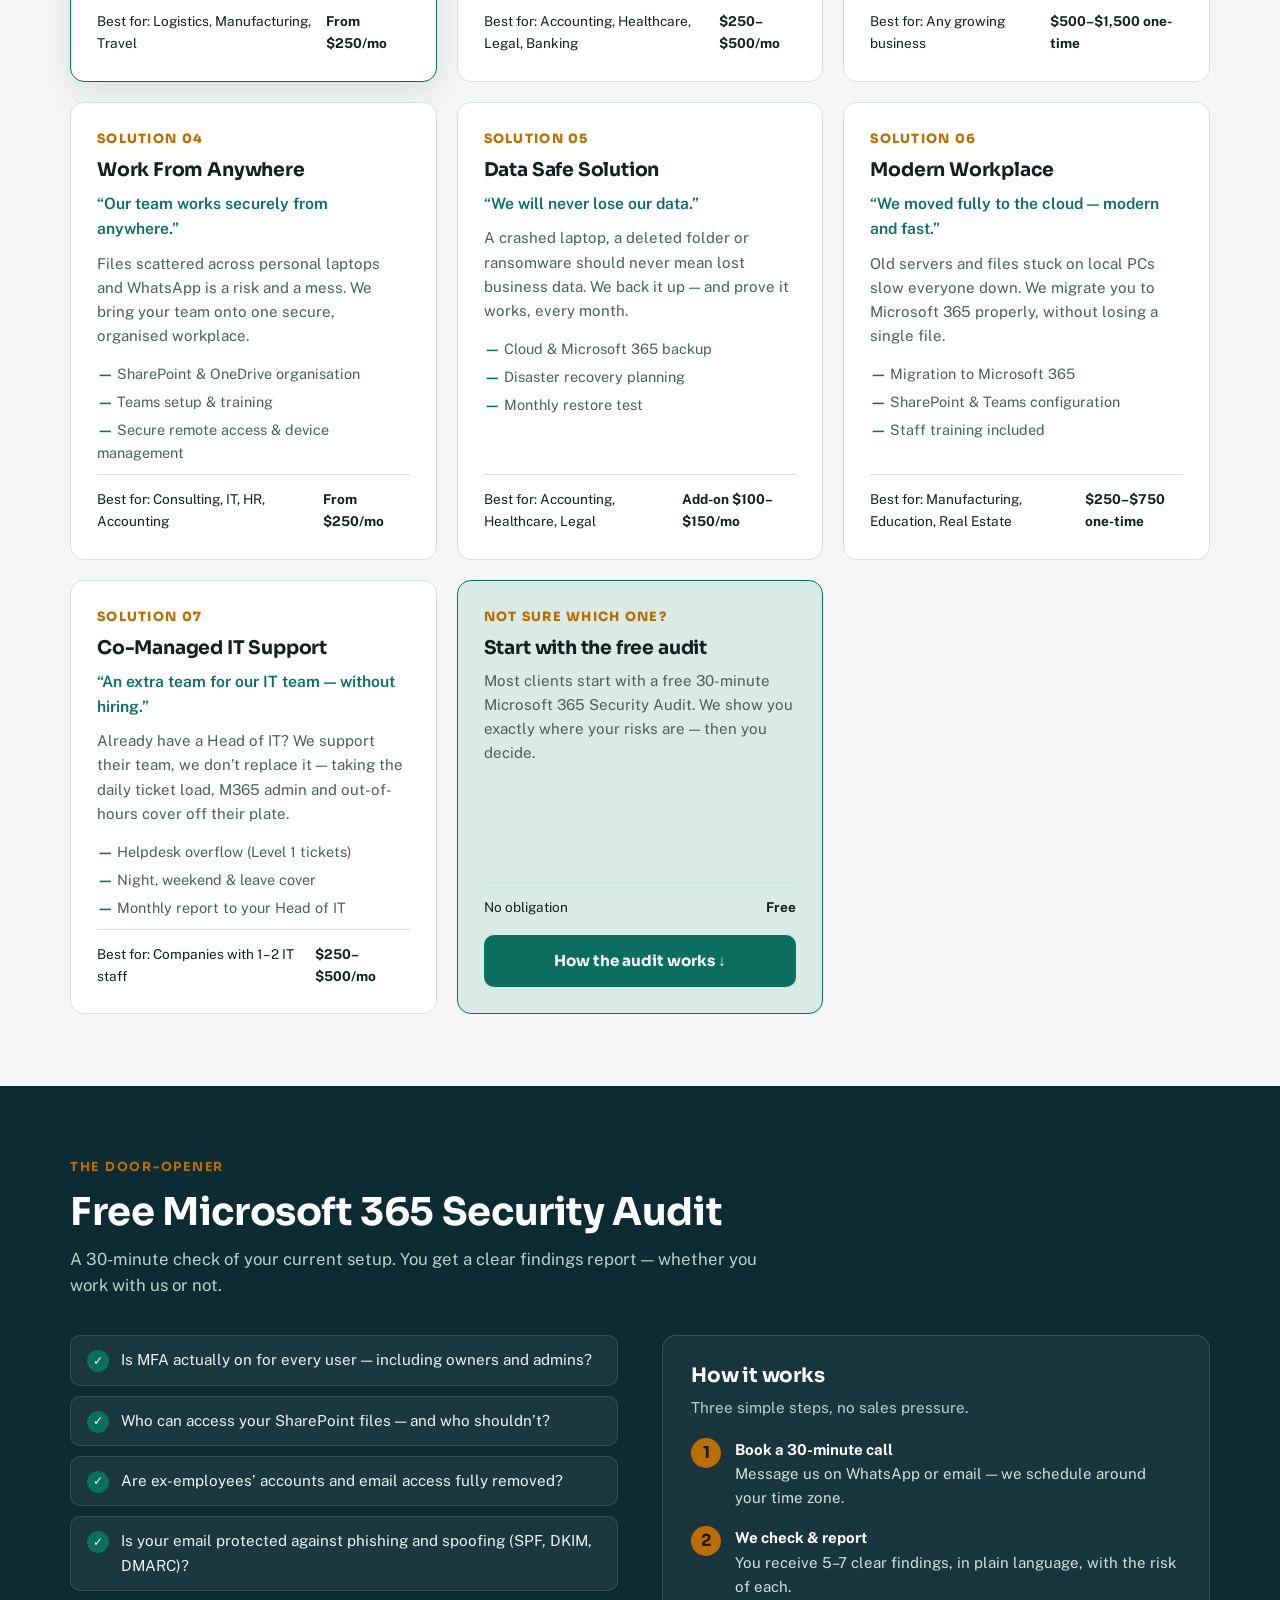
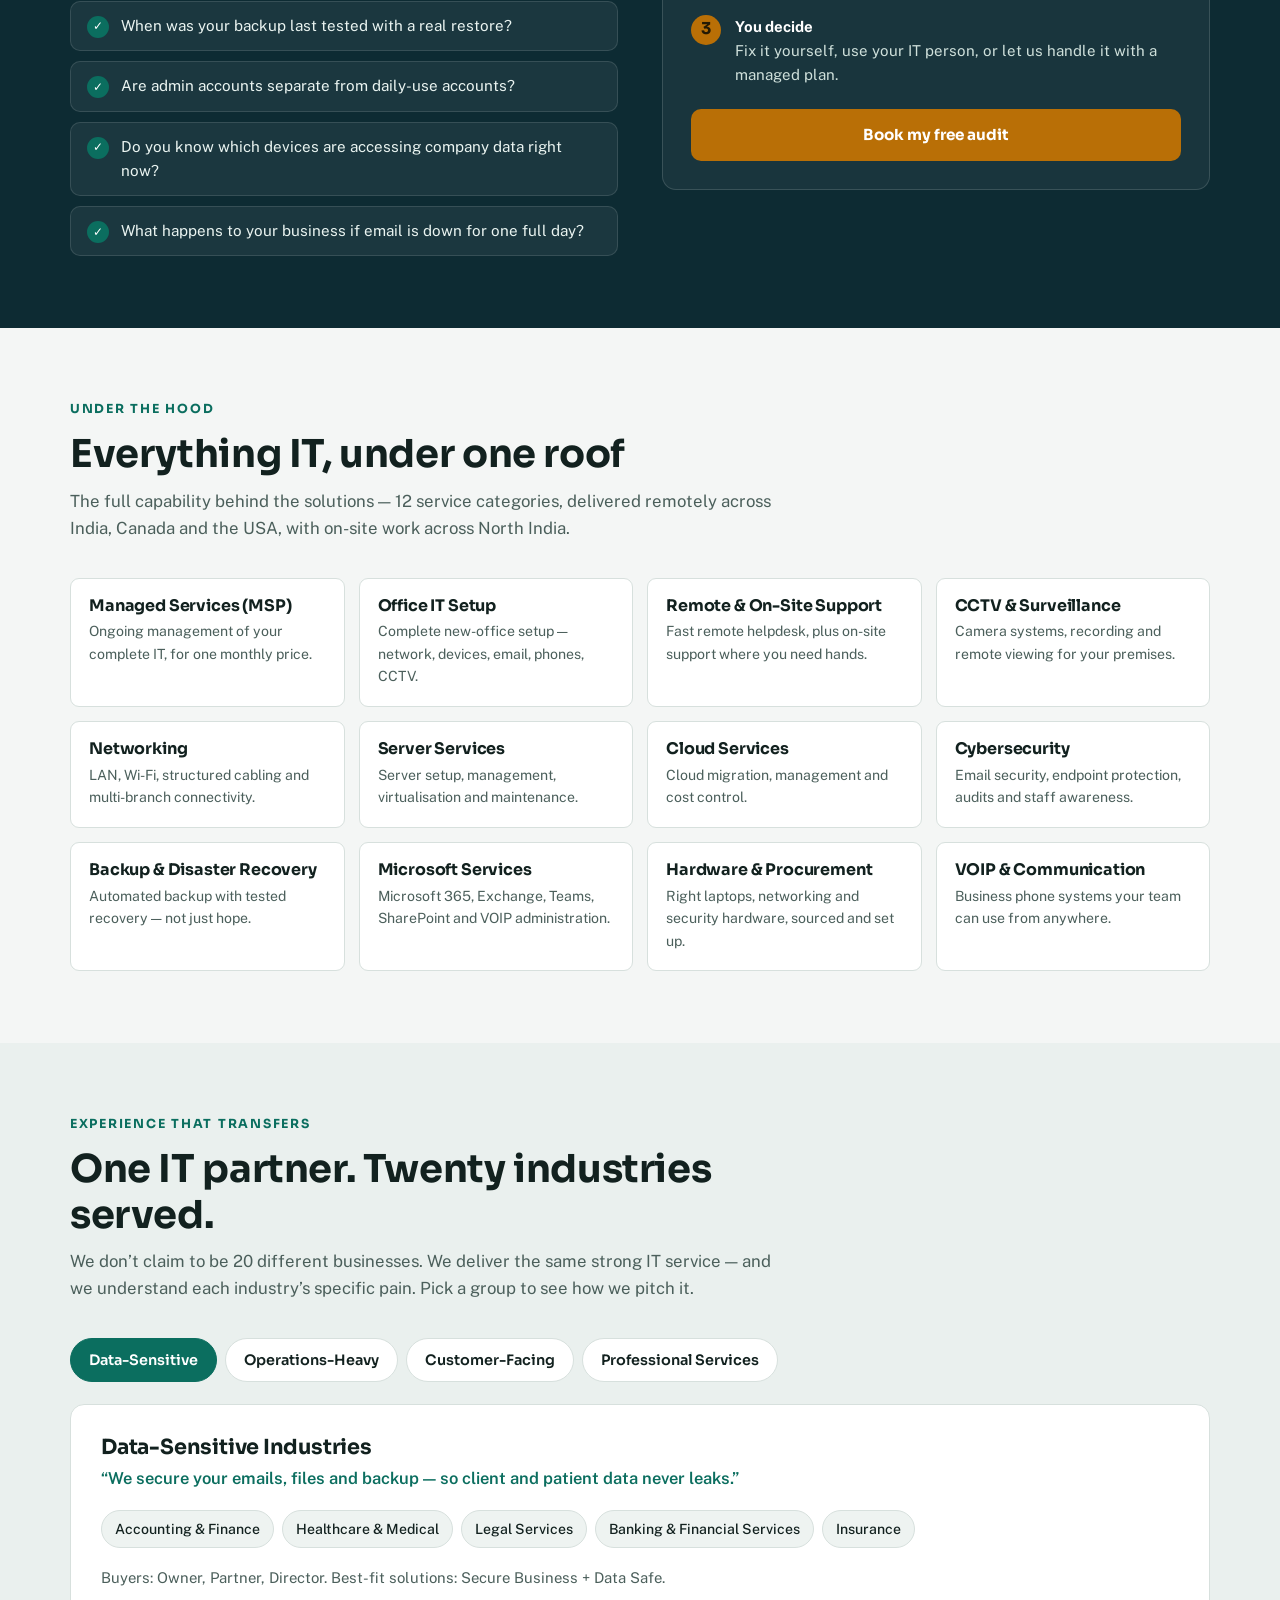
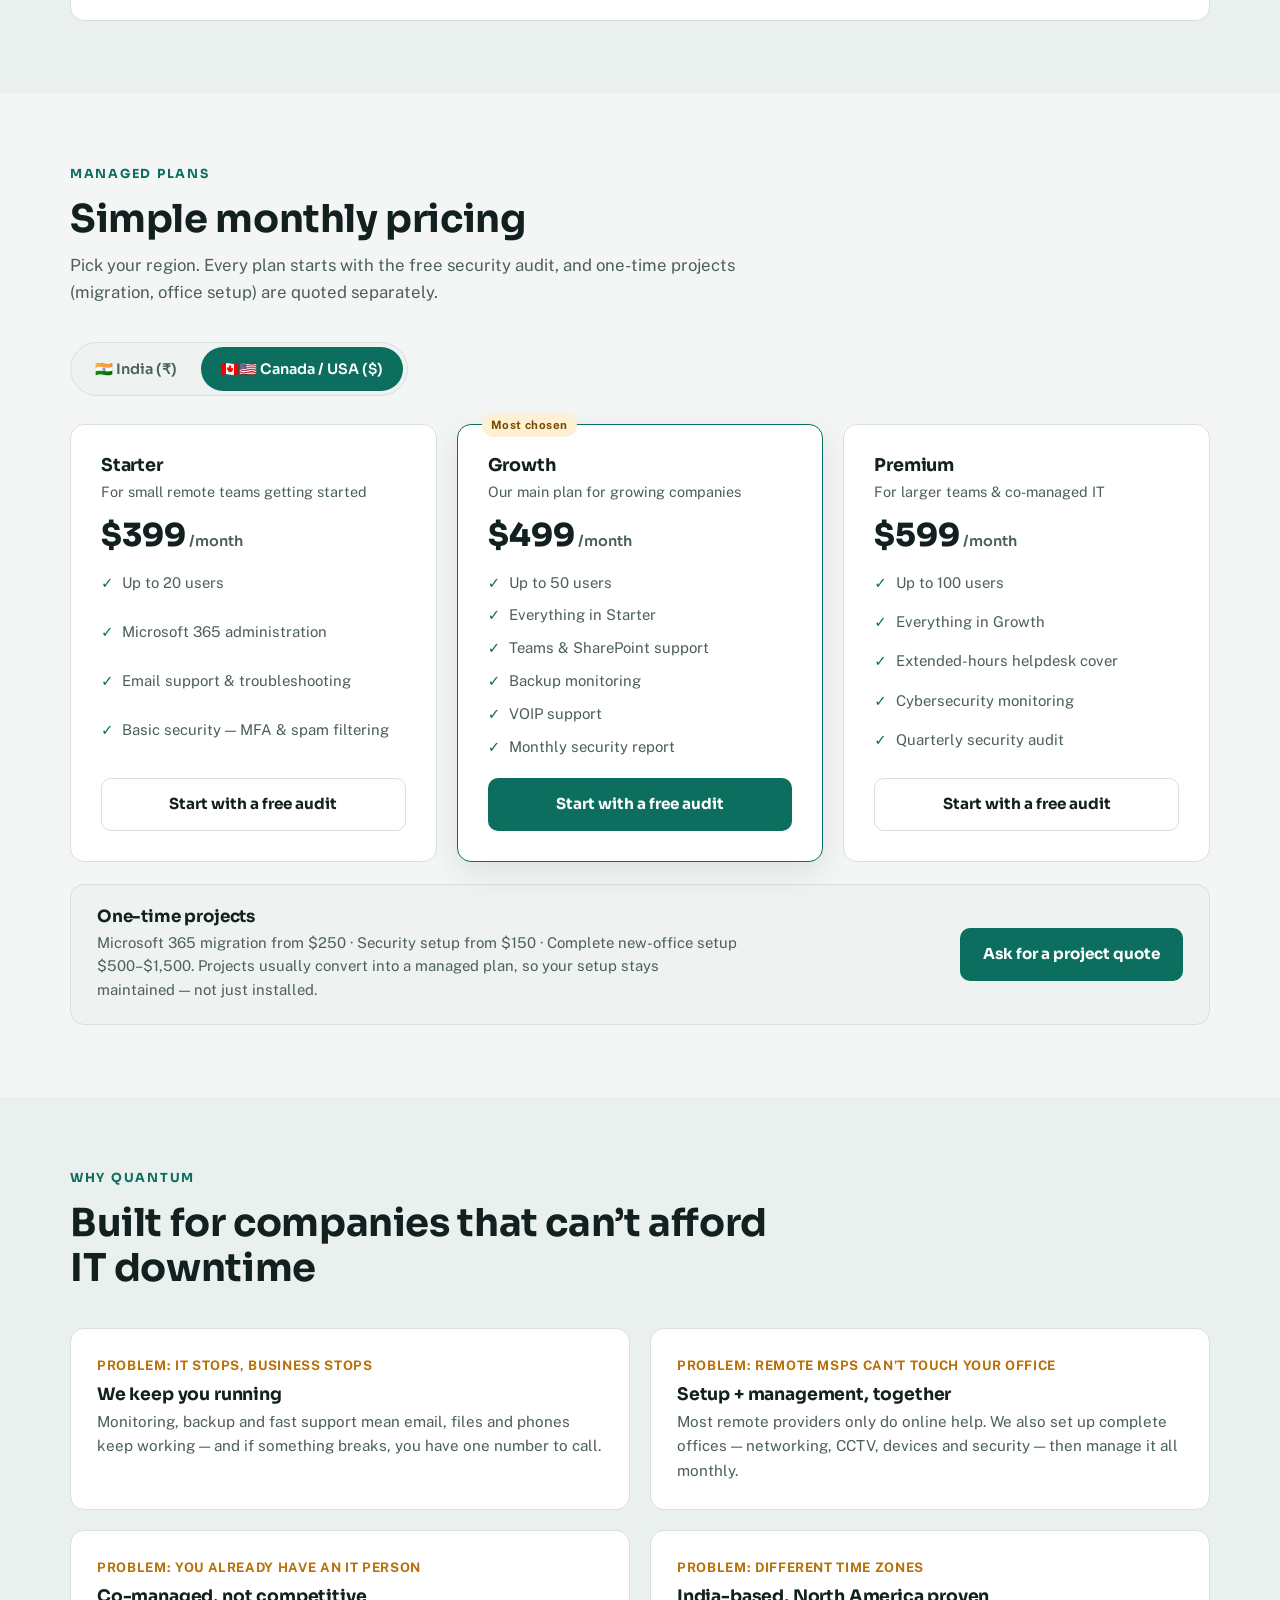
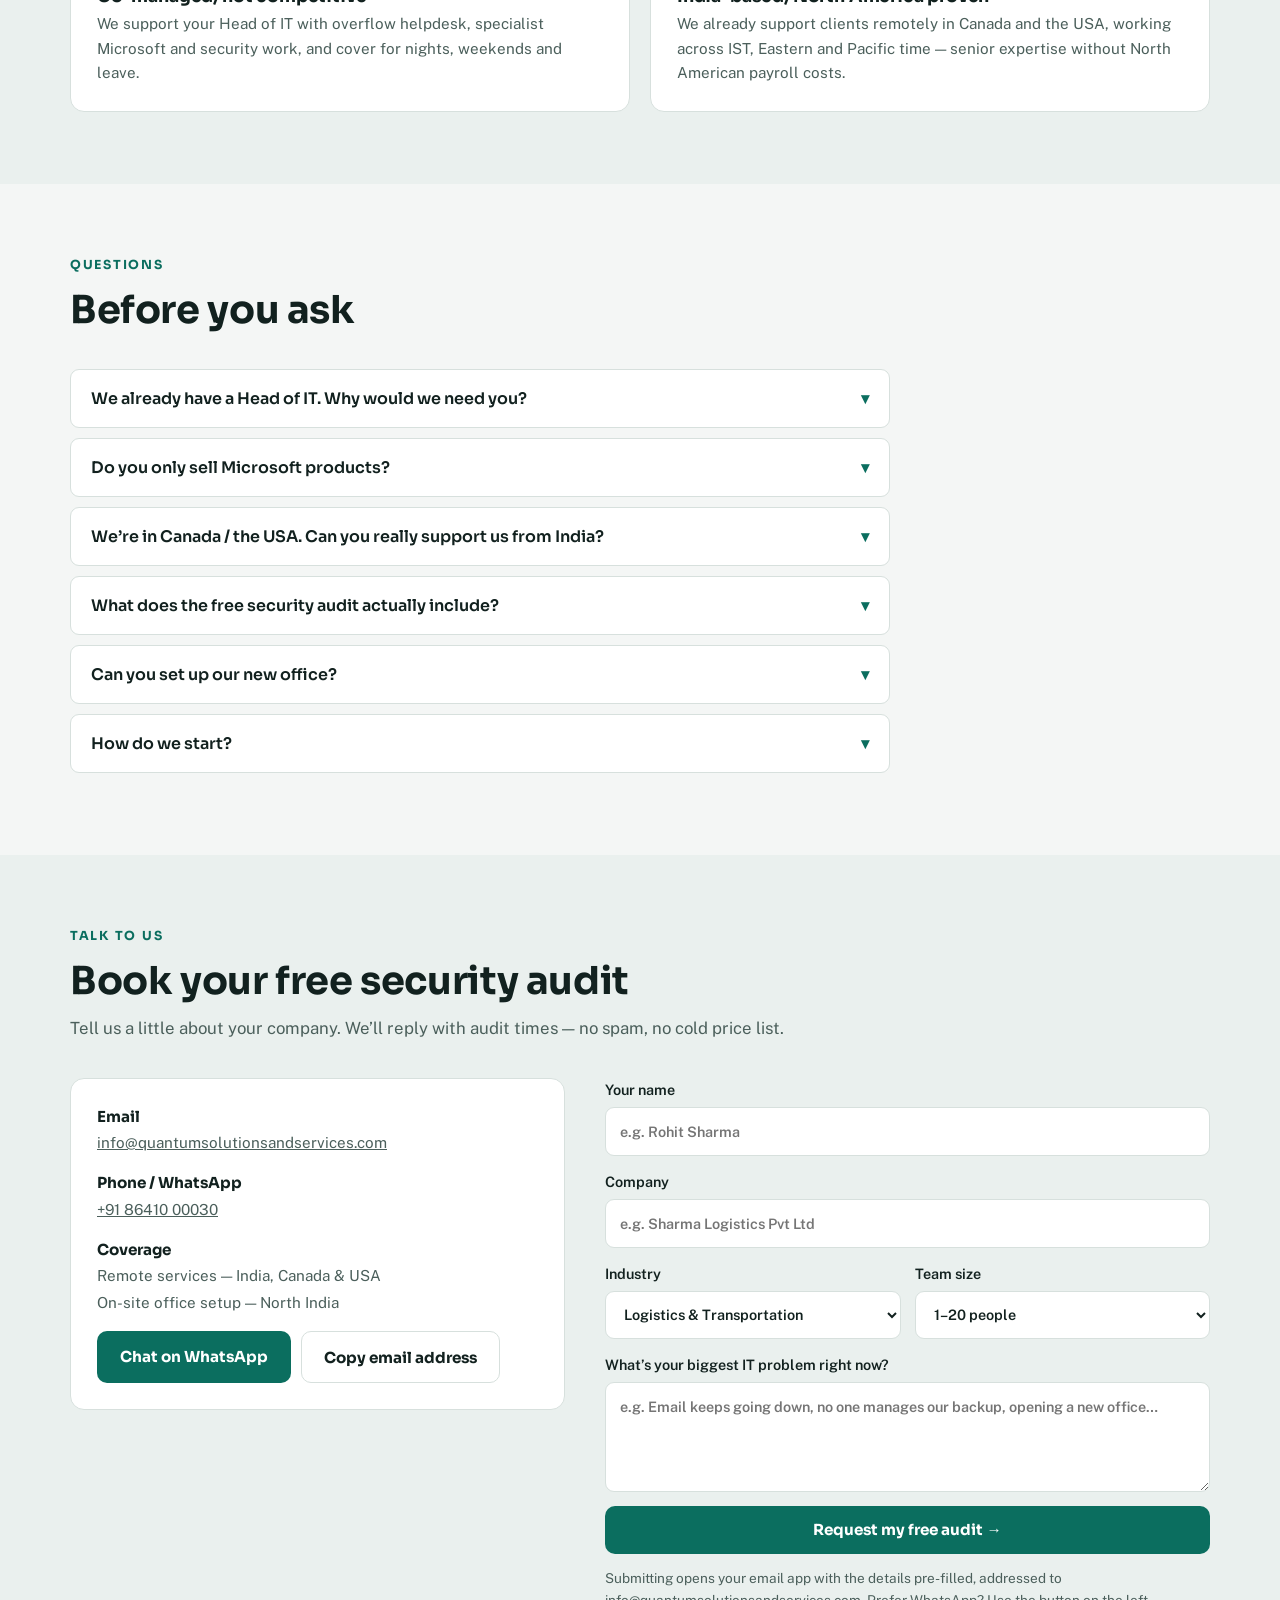
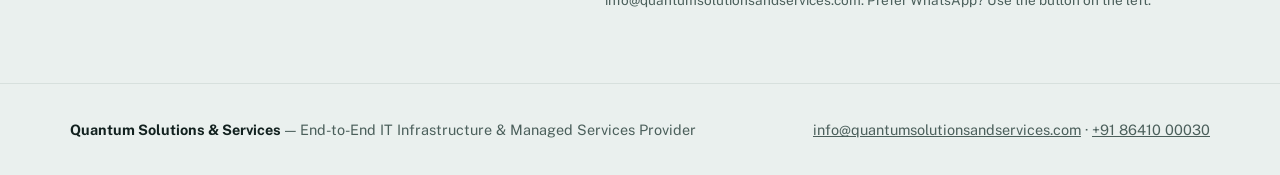
==== commit 0aabb1a8: "Trim logo white space and enlarge header logo to 56px Crop logo.png to the circle so it fills the fr" ====
--- a/quantum-landing-page/index.html
+++ b/quantum-landing-page/index.html
@@ -48,7 +48,7 @@
 .nav{display:flex;align-items:center;justify-content:space-between;gap:16px;min-height:64px}
 .brand{font-family:"Sora",sans-serif;font-weight:800;font-size:1.05rem;color:var(--ink);text-decoration:none;line-height:1.15}
 .brand{display:inline-flex;align-items:center;gap:10px}
-.brand-logo{width:44px;height:44px;flex:none;display:block}
+.brand-logo{width:56px;height:56px;flex:none;display:block}
 .brand .brand-name{display:block;font-size:inherit;font-weight:inherit;letter-spacing:normal;text-transform:none;color:inherit}
 .brand .brand-name span{display:block;font-size:.68rem;font-weight:600;letter-spacing:.12em;text-transform:uppercase;color:var(--teal)}
 .nav-links{display:flex;gap:4px;align-items:center}
@@ -207,7 +207,7 @@
 
 <header>
   <div class="wrap nav">
-    <a class="brand" href="#top"><img class="brand-logo" src="logo.png" width="44" height="44" alt=""><span class="brand-name">Quantum<span>Solutions &amp; Services</span></span></a>
+    <a class="brand" href="#top"><img class="brand-logo" src="logo.png" width="56" height="56" alt=""><span class="brand-name">Quantum<span>Solutions &amp; Services</span></span></a>
     <button class="menu-btn" id="menuBtn" aria-label="Open menu" aria-expanded="false">☰</button>
     <nav class="nav-links" id="navLinks">
       <a href="#solutions">Solutions</a>
